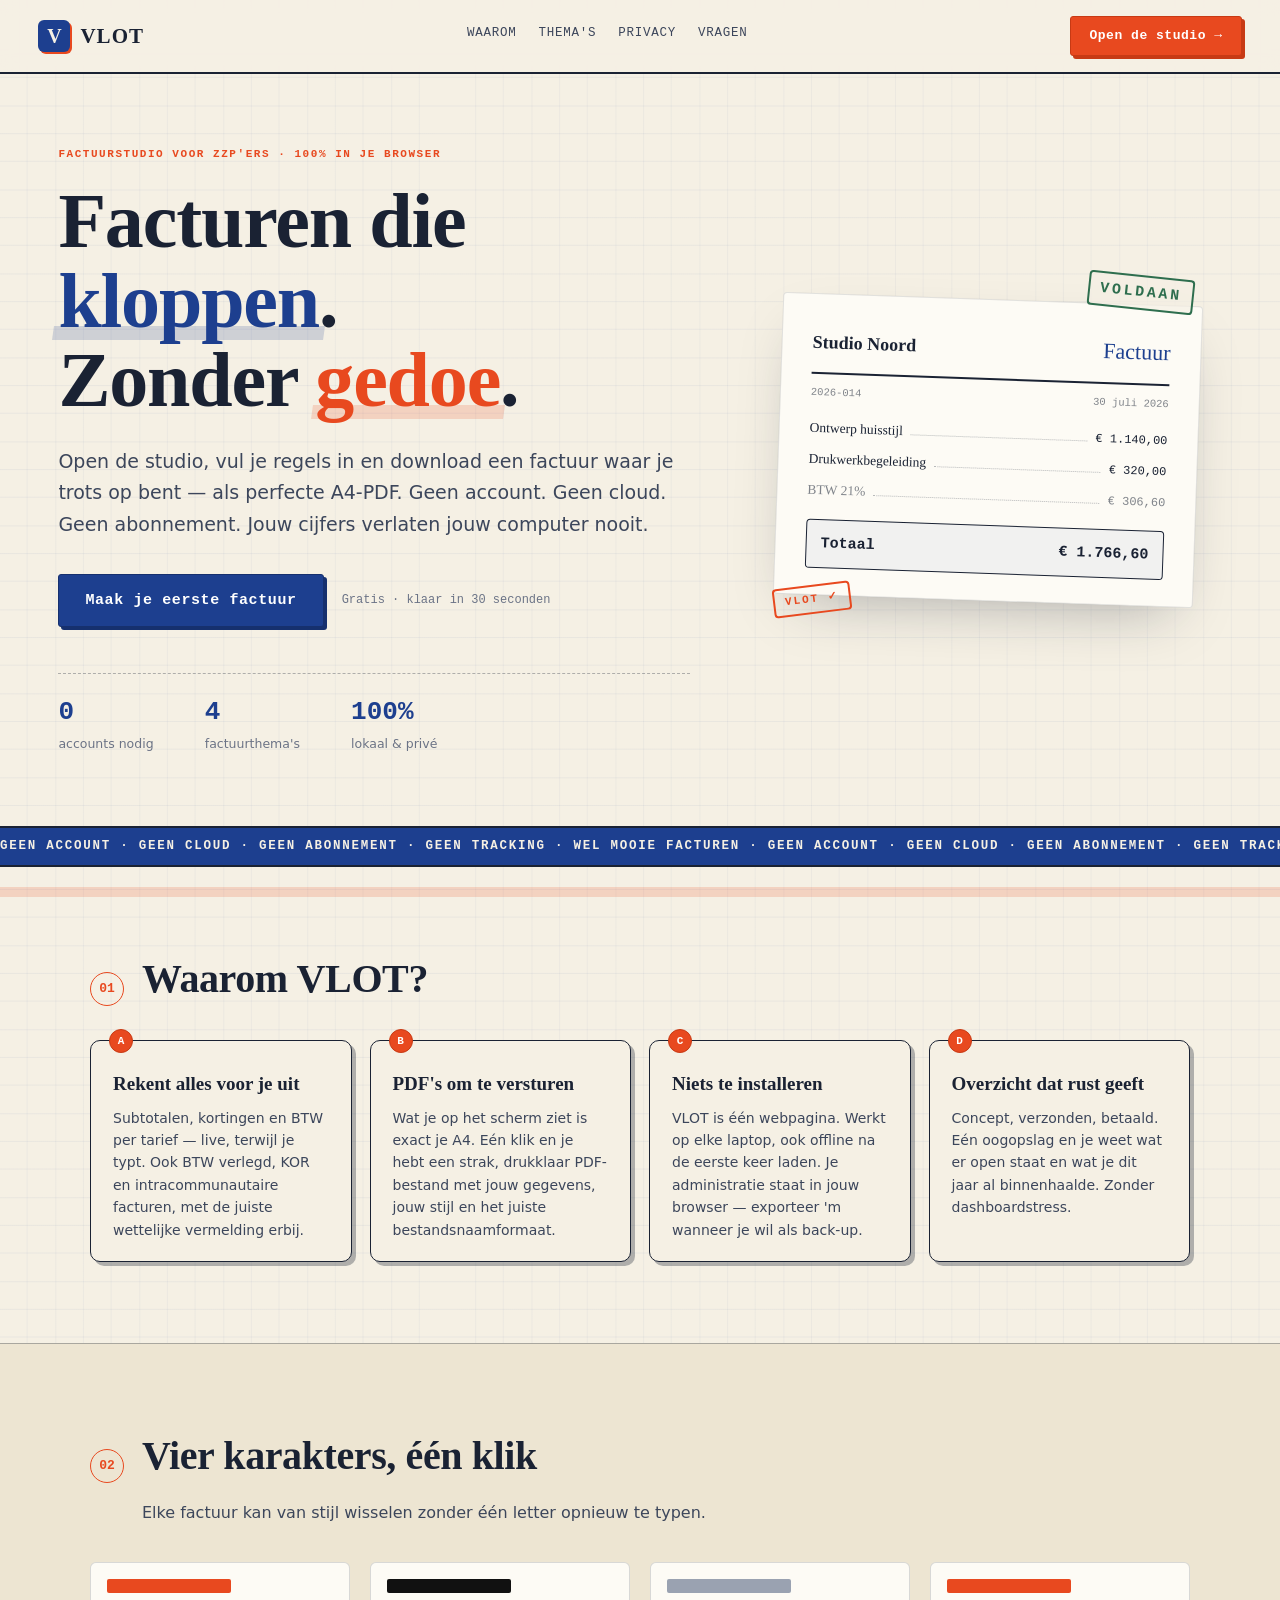
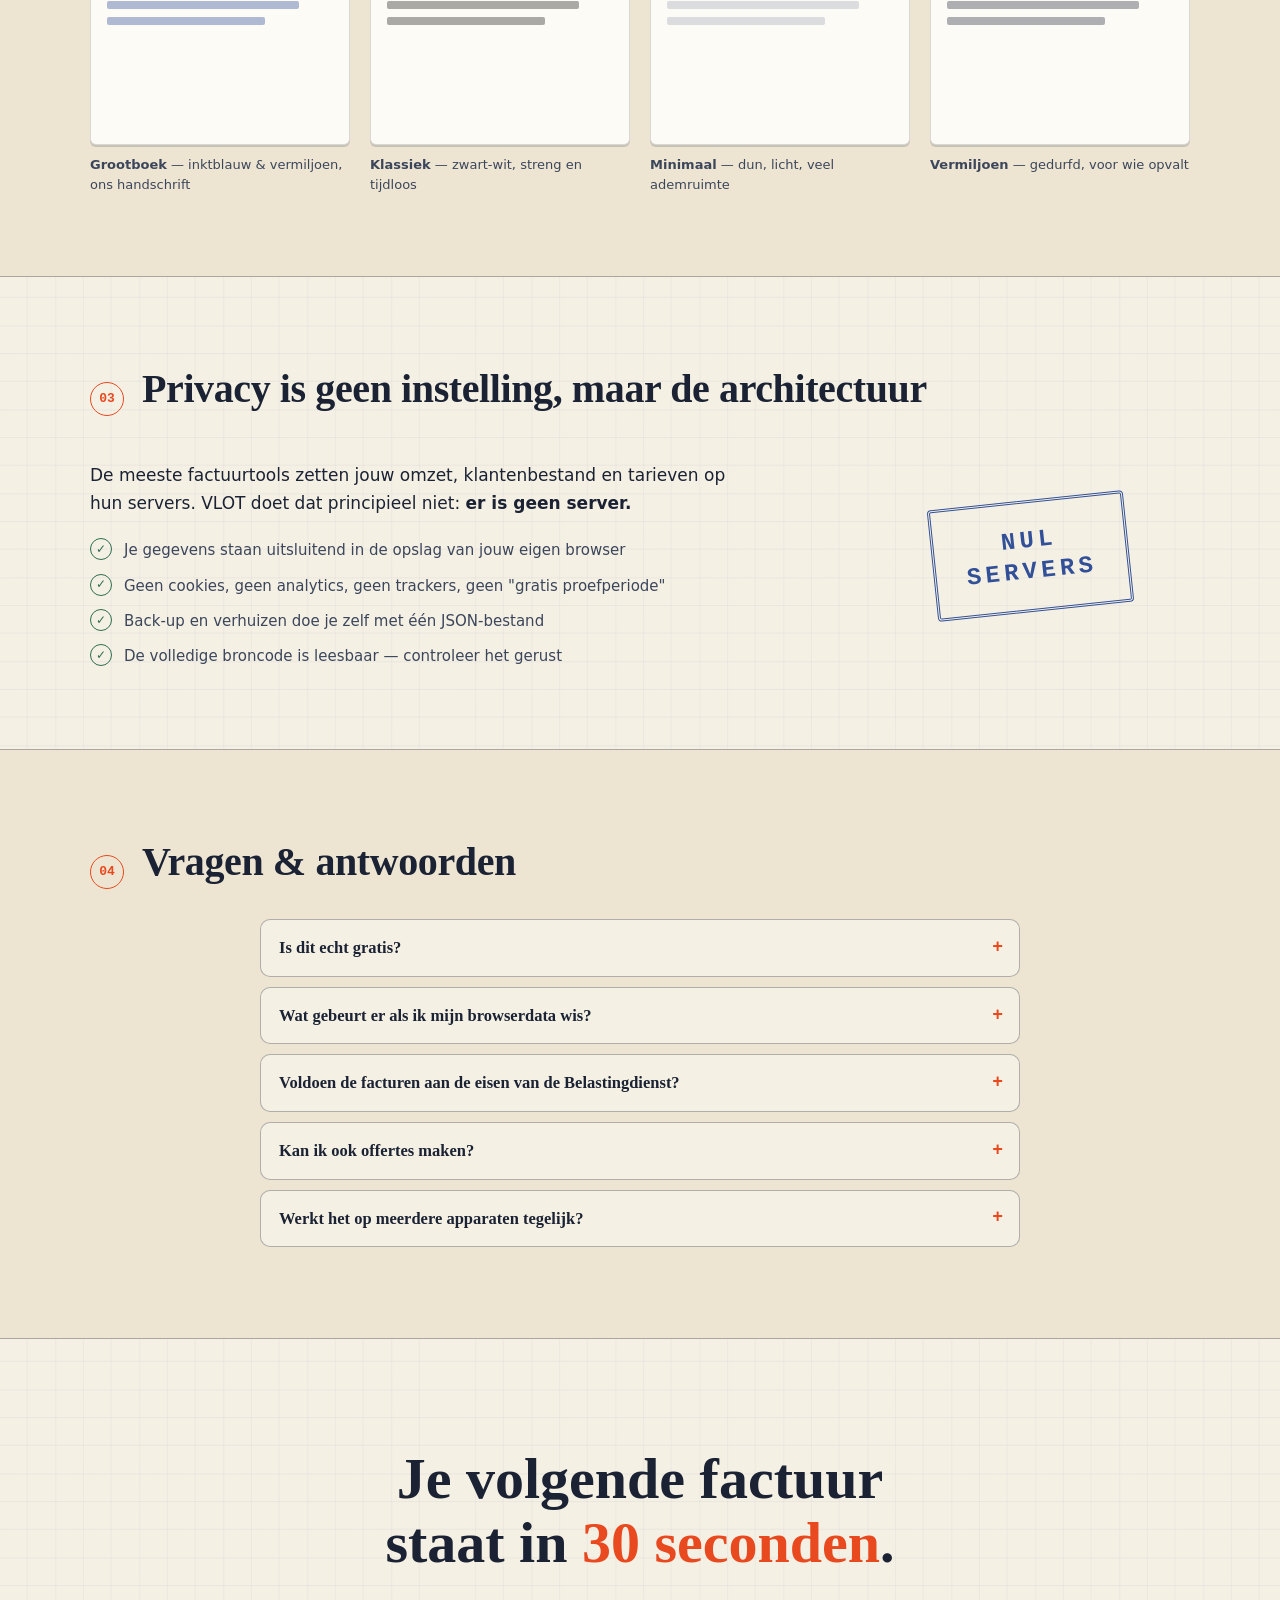
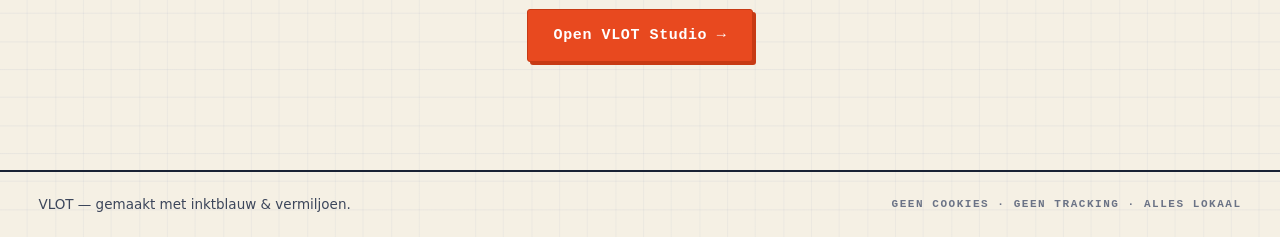
==== index.html @ 6a525642 "Landingspagina in Grootboek×Riso-huisstijl Hero met CSS-getekende mini-factuur en stempels, ticker, " ====
<!doctype html>
<html lang="nl" data-thema="licht">
<head>
  <meta charset="utf-8" />
  <meta name="viewport" content="width=device-width, initial-scale=1" />
  <title>VLOT — Facturen die kloppen, zonder gedoe</title>
  <meta name="description" content="VLOT is een factuurstudio voor zzp'ers die volledig in je browser draait. Geen account, geen cloud, geen abonnement. Wel: prachtige facturen als PDF, in dertig seconden." />
  <link rel="icon" href="data:image/svg+xml,%3Csvg xmlns='http://www.w3.org/2000/svg' viewBox='0 0 32 32'%3E%3Crect width='32' height='32' rx='6' fill='%231d3f8f'/%3E%3Cpath d='M8 8l6 16h4l6-16h-4.5L16 19.5 12.5 8z' fill='%23f5f0e4'/%3E%3C/svg%3E" />
  <link rel="stylesheet" href="css/tokens.css" />
  <link rel="stylesheet" href="css/site.css" />
</head>
<body class="site-body">

  <!-- ══════════ NAV ══════════ -->
  <header class="site-nav">
    <a class="merk" href="index.html">
      <span class="merk-blok" aria-hidden="true">V</span>
      <span class="merk-naam">VLOT</span>
    </a>
    <nav class="site-nav-links" aria-label="Hoofdmenu">
      <a href="#waarom">Waarom</a>
      <a href="#themas">Thema's</a>
      <a href="#privacy">Privacy</a>
      <a href="#vragen">Vragen</a>
    </nav>
    <a class="knop knop-vermiljoen" href="studio.html">Open de studio →</a>
  </header>

  <!-- ══════════ HERO ══════════ -->
  <section class="hero">
    <div class="hero-tekst">
      <p class="hero-boventitel mono-label">Factuurstudio voor zzp'ers · 100% in je browser</p>
      <h1 class="hero-titel">
        Facturen die <em class="riso-blauw">kloppen</em>.<br />
        Zonder <em class="riso-rood">gedoe</em>.
      </h1>
      <p class="hero-sub">
        Open de studio, vul je regels in en download een factuur waar je trots op bent —
        als perfecte A4-PDF. Geen account. Geen cloud. Geen abonnement.
        Jouw cijfers verlaten jouw computer nooit.
      </p>
      <div class="hero-acties">
        <a class="knop knop-blauw knop-groot" href="studio.html">Maak je eerste factuur</a>
        <span class="hero-actie-noot">Gratis · klaar in 30 seconden</span>
      </div>

      <ul class="hero-feiten">
        <li><strong>0</strong><span>accounts nodig</span></li>
        <li><strong>4</strong><span>factuur­thema's</span></li>
        <li><strong>100%</strong><span>lokaal &amp; privé</span></li>
      </ul>
    </div>

    <!-- Gestileerde mini-factuur, puur CSS -->
    <div class="hero-visual" aria-hidden="true">
      <div class="mini-factuur">
        <div class="mf-kop">
          <span class="mf-logo">Studio Noord</span>
          <span class="mf-titel">Factuur</span>
        </div>
        <div class="mf-meta">
          <span>2026-014</span><span>30 juli 2026</span>
        </div>
        <div class="mf-regels">
          <div class="mf-regel"><span>Ontwerp huisstijl</span><i></i><span>€ 1.140,00</span></div>
          <div class="mf-regel"><span>Drukwerkbegeleiding</span><i></i><span>€ 320,00</span></div>
          <div class="mf-regel mf-licht"><span>BTW 21%</span><i></i><span>€ 306,60</span></div>
        </div>
        <div class="mf-totaal"><span>Totaal</span><span>€ 1.766,60</span></div>
      </div>
      <div class="stempel stempel-betaald">Voldaan</div>
      <div class="stempel stempel-vlot">VLOT ✓</div>
    </div>
  </section>

  <!-- ══════════ TICKER ══════════ -->
  <div class="ticker" aria-hidden="true">
    <div class="ticker-band">
      <span>Geen account&nbsp;·&nbsp;Geen cloud&nbsp;·&nbsp;Geen abonnement&nbsp;·&nbsp;Geen tracking&nbsp;·&nbsp;Wel mooie facturen&nbsp;·&nbsp;</span>
      <span>Geen account&nbsp;·&nbsp;Geen cloud&nbsp;·&nbsp;Geen abonnement&nbsp;·&nbsp;Geen tracking&nbsp;·&nbsp;Wel mooie facturen&nbsp;·&nbsp;</span>
    </div>
  </div>

  <!-- ══════════ WAAROM ══════════ -->
  <section class="sectie" id="waarom">
    <div class="sectie-kop">
      <span class="sectie-nr">01</span>
      <h2>Waarom VLOT?</h2>
    </div>

    <div class="kaarten">
      <article class="kaart">
        <span class="kaart-nr">A</span>
        <h3>Rekent alles voor je uit</h3>
        <p>Subtotalen, kortingen en BTW per tarief — live, terwijl je typt. Ook BTW verlegd, KOR en intracommunautaire facturen, met de juiste wettelijke vermelding erbij.</p>
      </article>
      <article class="kaart">
        <span class="kaart-nr">B</span>
        <h3>PDF's om te versturen</h3>
        <p>Wat je op het scherm ziet is exact je A4. Eén klik en je hebt een strak, drukklaar PDF-bestand met jouw gegevens, jouw stijl en het juiste bestandsnaamformaat.</p>
      </article>
      <article class="kaart">
        <span class="kaart-nr">C</span>
        <h3>Niets te installeren</h3>
        <p>VLOT is één webpagina. Werkt op elke laptop, ook offline na de eerste keer laden. Je administratie staat in jouw browser — exporteer 'm wanneer je wil als back-up.</p>
      </article>
      <article class="kaart">
        <span class="kaart-nr">D</span>
        <h3>Overzicht dat rust geeft</h3>
        <p>Concept, verzonden, betaald. Eén oogopslag en je weet wat er open staat en wat je dit jaar al binnenhaalde. Zonder dashboardstress.</p>
      </article>
    </div>
  </section>

  <!-- ══════════ THEMA'S ══════════ -->
  <section class="sectie sectie-donkerder" id="themas">
    <div class="sectie-kop">
      <span class="sectie-nr">02</span>
      <h2>Vier karakters, één klik</h2>
    </div>
    <p class="sectie-intro">Elke factuur kan van stijl wisselen zonder één letter opnieuw te typen.</p>

    <div class="themas">
      <figure class="thema-kaart">
        <div class="thema-mini tm-grootboek"><span></span><span></span><span></span></div>
        <figcaption><strong>Grootboek</strong> — inktblauw &amp; vermiljoen, ons handschrift</figcaption>
      </figure>
      <figure class="thema-kaart">
        <div class="thema-mini tm-klassiek"><span></span><span></span><span></span></div>
        <figcaption><strong>Klassiek</strong> — zwart-wit, streng en tijdloos</figcaption>
      </figure>
      <figure class="thema-kaart">
        <div class="thema-mini tm-minimaal"><span></span><span></span><span></span></div>
        <figcaption><strong>Minimaal</strong> — dun, licht, veel ademruimte</figcaption>
      </figure>
      <figure class="thema-kaart">
        <div class="thema-mini tm-vermiljoen"><span></span><span></span><span></span></div>
        <figcaption><strong>Vermiljoen</strong> — gedurfd, voor wie opvalt</figcaption>
      </figure>
    </div>
  </section>

  <!-- ══════════ PRIVACY ══════════ -->
  <section class="sectie" id="privacy">
    <div class="sectie-kop">
      <span class="sectie-nr">03</span>
      <h2>Privacy is geen instelling, maar de architectuur</h2>
    </div>

    <div class="privacy-grid">
      <div class="privacy-tekst">
        <p>
          De meeste factuurtools zetten jouw omzet, klantenbestand en tarieven op hun servers.
          VLOT doet dat principieel niet: <strong>er is geen server.</strong>
        </p>
        <ul class="vinklijst">
          <li>Je gegevens staan uitsluitend in de opslag van jouw eigen browser</li>
          <li>Geen cookies, geen analytics, geen trackers, geen "gratis proefperiode"</li>
          <li>Back-up en verhuizen doe je zelf met één JSON-bestand</li>
          <li>De volledige broncode is leesbaar — controleer het gerust</li>
        </ul>
      </div>
      <div class="privacy-stempelvak" aria-hidden="true">
        <div class="stempel stempel-groot">Nul<br>servers</div>
      </div>
    </div>
  </section>

  <!-- ══════════ VRAGEN ══════════ -->
  <section class="sectie sectie-donkerder" id="vragen">
    <div class="sectie-kop">
      <span class="sectie-nr">04</span>
      <h2>Vragen &amp; antwoorden</h2>
    </div>

    <div class="faq">
      <details>
        <summary>Is dit echt gratis?</summary>
        <p>Ja. VLOT is een statische webpagina zonder servers, dus er zijn vrijwel geen kosten om te dekken. Vind je het waardevol? Deel het met een andere zzp'er.</p>
      </details>
      <details>
        <summary>Wat gebeurt er als ik mijn browserdata wis?</summary>
        <p>Dan is je administratie weg — die stond immers alléén bij jou. Maak daarom regelmatig een back-up via de exportknop; terugzetten is één klik.</p>
      </details>
      <details>
        <summary>Voldoen de facturen aan de eisen van de Belastingdienst?</summary>
        <p>VLOT zet alle verplichte onderdelen op je factuur: jouw KVK- en BTW-nummers, factuurnummer en -datum, klantgegevens, omschrijving, BTW-bedragen per tarief en de juiste vermelding bij verlegde of vrijgestelde BTW. De inhoud blijft uiteraard jouw verantwoordelijkheid.</p>
      </details>
      <details>
        <summary>Kan ik ook offertes maken?</summary>
        <p>Ja — schakel per document tussen factuur en offerte. Een offerte krijgt automatisch een geldigheidsdatum in plaats van een betaaltermijn.</p>
      </details>
      <details>
        <summary>Werkt het op meerdere apparaten tegelijk?</summary>
        <p>Je administratie staat per browser opgeslagen. Wil je wisselen van apparaat, exporteer dan je gegevens en importeer ze op het andere apparaat. Zo blijf jij — en niemand anders — eigenaar van de synchronisatie.</p>
      </details>
    </div>
  </section>

  <!-- ══════════ SLOT ══════════ -->
  <section class="slot">
    <h2 class="slot-titel">Je volgende factuur<br />staat in <em class="riso-rood">30 seconden</em>.</h2>
    <a class="knop knop-vermiljoen knop-groot" href="studio.html">Open VLOT Studio →</a>
  </section>

  <footer class="site-voet">
    <span>VLOT — gemaakt met inkt­blauw &amp; vermiljoen.</span>
    <span class="mono-label">Geen cookies · geen tracking · alles lokaal</span>
  </footer>

</body>
</html>
---- css/tokens.css ----
/* ============================================================
   VLOT — Ontwerptokens
   Stijl: "Hollands Grootboek × Risograph"
   Warm papier, inktblauw, vermiljoen. Ledger-cijfers in mono.
   ============================================================ */

:root {
  /* Papier & inkt (licht) */
  --paper: #f5f0e4;
  --paper-2: #ede5d2;
  --paper-3: #e4dac2;
  --ink: #1a2233;
  --ink-soft: #3c465b;
  --ink-faint: #6b7386;

  /* Riso-inkten */
  --blauw: #1d3f8f;
  --blauw-diep: #16306e;
  --vermiljoen: #e8491f;
  --vermiljoen-diep: #c73a14;
  --groen: #2e6e4e;
  --goud: #b98a1e;

  /* Lijnen & vlakken */
  --lijn: rgba(26, 34, 51, 0.16);
  --lijn-sterk: rgba(26, 34, 51, 0.32);
  --vlak: rgba(26, 34, 51, 0.045);
  --schaduw: 0 2px 0 rgba(26, 34, 51, 0.18);
  --schaduw-groot: 0 24px 60px -24px rgba(26, 34, 51, 0.35);

  /* Typografie */
  --serif: "Iowan Old Style", "Palatino Linotype", Palatino, Georgia, "Times New Roman", serif;
  --mono: ui-monospace, "SF Mono", "Cascadia Mono", "JetBrains Mono", Menlo, Consolas, monospace;
  --sans: system-ui, -apple-system, "Segoe UI", Roboto, sans-serif;

  /* Maat & ritme */
  --radius: 3px;
  --radius-groot: 10px;
  --gutter: clamp(16px, 3vw, 40px);

  /* Grid-papier achtergrond */
  --raster: repeating-linear-gradient(
      0deg,
      transparent,
      transparent 27px,
      rgba(29, 63, 143, 0.055) 27px,
      rgba(29, 63, 143, 0.055) 28px
    ),
    repeating-linear-gradient(
      90deg,
      transparent,
      transparent 27px,
      rgba(29, 63, 143, 0.045) 27px,
      rgba(29, 63, 143, 0.045) 28px
    );

  color-scheme: light;
}

/* Donkere modus — "nachtboekhouding" */
:root[data-thema="donker"] {
  --paper: #101420;
  --paper-2: #161b2a;
  --paper-3: #1d2436;
  --ink: #ece4d0;
  --ink-soft: #bdb49c;
  --ink-faint: #857e6d;

  --blauw: #8aa8ff;
  --blauw-diep: #a7bdff;
  --vermiljoen: #ff6b3d;
  --vermiljoen-diep: #ff8560;
  --groen: #5cb98a;
  --goud: #d9a83a;

  --lijn: rgba(236, 228, 208, 0.14);
  --lijn-sterk: rgba(236, 228, 208, 0.3);
  --vlak: rgba(236, 228, 208, 0.05);
  --schaduw: 0 2px 0 rgba(0, 0, 0, 0.5);
  --schaduw-groot: 0 24px 60px -24px rgba(0, 0, 0, 0.7);

  --raster: repeating-linear-gradient(
      0deg,
      transparent,
      transparent 27px,
      rgba(138, 168, 255, 0.05) 27px,
      rgba(138, 168, 255, 0.05) 28px
    ),
    repeating-linear-gradient(
      90deg,
      transparent,
      transparent 27px,
      rgba(138, 168, 255, 0.04) 27px,
      rgba(138, 168, 255, 0.04) 28px
    );

  color-scheme: dark;
}

/* Basisreset */
*,
*::before,
*::after {
  box-sizing: border-box;
}

html {
  -webkit-text-size-adjust: 100%;
}

body {
  margin: 0;
  background: var(--paper);
  background-image: var(--raster);
  color: var(--ink);
  font-family: var(--sans);
  font-size: 16px;
  line-height: 1.55;
  -webkit-font-smoothing: antialiased;
}

img,
svg {
  display: block;
  max-width: 100%;
}

button,
input,
select,
textarea {
  font: inherit;
  color: inherit;
}

/* Gedeelde micro-componenten */
.mono-label {
  font-family: var(--mono);
  font-size: 11px;
  font-weight: 600;
  letter-spacing: 0.14em;
  text-transform: uppercase;
  color: var(--ink-faint);
}

.stempel {
  display: inline-block;
  padding: 4px 10px;
  border: 2px solid currentColor;
  border-radius: 4px;
  font-family: var(--mono);
  font-size: 11px;
  font-weight: 700;
  letter-spacing: 0.18em;
  text-transform: uppercase;
  transform: rotate(-2deg);
}

::selection {
  background: var(--vermiljoen);
  color: #fff;
}
---- css/site.css ----
/* ============================================================
   VLOT — site.css
   De landingspagina: Hollands Grootboek × Risograph.
   ============================================================ */

.site-body {
  overflow-x: hidden;
}

/* ── Nav ── */
.site-nav {
  display: flex;
  align-items: center;
  justify-content: space-between;
  gap: 18px;
  padding: 16px var(--gutter);
  border-bottom: 2px solid var(--ink);
  position: sticky;
  top: 0;
  background: color-mix(in srgb, var(--paper) 88%, transparent);
  backdrop-filter: blur(8px);
  z-index: 50;
}

.merk { display: flex; align-items: center; gap: 10px; text-decoration: none; color: var(--ink); }

.merk-blok {
  display: grid;
  place-items: center;
  width: 32px;
  height: 32px;
  background: var(--blauw);
  color: var(--paper);
  font-family: var(--serif);
  font-weight: 700;
  font-size: 20px;
  border-radius: 6px;
  box-shadow: 2px 2px 0 var(--vermiljoen);
}

.merk-naam { font-family: var(--serif); font-size: 21px; font-weight: 700; letter-spacing: 0.05em; }

.site-nav-links { display: flex; gap: 22px; }

.site-nav-links a {
  color: var(--ink-soft);
  text-decoration: none;
  font-family: var(--mono);
  font-size: 12.5px;
  letter-spacing: 0.06em;
  text-transform: uppercase;
  border-bottom: 2px solid transparent;
  padding-bottom: 2px;
}

.site-nav-links a:hover { color: var(--vermiljoen); border-bottom-color: var(--vermiljoen); }

/* ── Knoppen (gedeeld met studio, hier herhaald voor zelfstandigheid) ── */
.knop {
  display: inline-flex;
  align-items: center;
  gap: 8px;
  padding: 9px 18px;
  border: 1.5px solid var(--ink);
  border-radius: var(--radius);
  background: var(--paper);
  color: var(--ink);
  font-family: var(--mono);
  font-size: 13px;
  font-weight: 700;
  letter-spacing: 0.04em;
  text-decoration: none;
  cursor: pointer;
  box-shadow: 3px 3px 0 var(--lijn-sterk);
  transition: transform 0.08s ease, box-shadow 0.08s ease;
  white-space: nowrap;
}

.knop:hover { transform: translate(-1px, -1px); box-shadow: 4px 4px 0 var(--lijn-sterk); }
.knop:active { transform: translate(2px, 2px); box-shadow: 0 0 0 var(--lijn-sterk); }

.knop-blauw { background: var(--blauw); border-color: var(--blauw-diep); color: #fff; box-shadow: 3px 3px 0 var(--blauw-diep); }
.knop-vermiljoen { background: var(--vermiljoen); border-color: var(--vermiljoen-diep); color: #fff; box-shadow: 3px 3px 0 var(--vermiljoen-diep); }
.knop-groot { padding: 14px 26px; font-size: 15px; }

/* ── Hero ── */
.hero {
  display: grid;
  grid-template-columns: minmax(0, 1.15fr) minmax(0, 0.85fr);
  gap: clamp(24px, 5vw, 80px);
  align-items: center;
  padding: clamp(48px, 8vh, 100px) var(--gutter);
  max-width: 1240px;
  margin: 0 auto;
}

.hero-boventitel { margin: 0 0 18px; color: var(--vermiljoen); }

.hero-titel {
  margin: 0;
  font-family: var(--serif);
  font-size: clamp(42px, 6.5vw, 78px);
  line-height: 1.02;
  font-weight: 700;
  letter-spacing: -0.015em;
}

.hero-titel em { font-style: normal; position: relative; }

.riso-blauw { color: var(--blauw); }
.riso-rood { color: var(--vermiljoen); }

.riso-blauw::after,
.riso-rood::after {
  content: "";
  position: absolute;
  left: -2%;
  right: -2%;
  bottom: 0.05em;
  height: 0.18em;
  background: currentColor;
  opacity: 0.18;
  transform: skewX(-8deg);
  z-index: -1;
}

.hero-sub {
  margin: 26px 0 0;
  font-size: clamp(16px, 1.6vw, 19px);
  line-height: 1.65;
  max-width: 54ch;
  color: var(--ink-soft);
}

.hero-acties { display: flex; align-items: center; gap: 18px; margin-top: 34px; flex-wrap: wrap; }

.hero-actie-noot { font-family: var(--mono); font-size: 12px; color: var(--ink-faint); }

.hero-feiten {
  list-style: none;
  display: flex;
  gap: clamp(24px, 4vw, 56px);
  margin: 46px 0 0;
  padding: 18px 0 0;
  border-top: 1.5px dashed var(--lijn-sterk);
}

.hero-feiten li { display: flex; flex-direction: column; gap: 2px; }

.hero-feiten strong {
  font-family: var(--mono);
  font-size: 26px;
  font-weight: 700;
  color: var(--blauw);
}

.hero-feiten span { font-size: 12.5px; color: var(--ink-faint); }

/* ── Hero-visual: mini-factuur ── */
.hero-visual { position: relative; padding: 20px; }

.mini-factuur {
  background: #fdfbf5;
  color: #1a2233;
  border-radius: 4px;
  padding: 30px 30px 26px;
  box-shadow: var(--schaduw-groot);
  transform: rotate(2deg);
  border: 1px solid rgba(26, 34, 51, 0.12);
  max-width: 420px;
  margin: 0 auto;
  font-family: var(--serif);
}

.mf-kop {
  display: flex;
  justify-content: space-between;
  align-items: baseline;
  border-bottom: 2px solid #1a2233;
  padding-bottom: 14px;
}

.mf-logo { font-weight: 700; font-size: 18px; }
.mf-titel { color: #1d3f8f; font-size: 22px; }

.mf-meta {
  display: flex;
  justify-content: space-between;
  font-family: var(--mono);
  font-size: 10.5px;
  color: rgba(26, 34, 51, 0.55);
  padding: 10px 0 18px;
}

.mf-regels { display: flex; flex-direction: column; gap: 10px; }

.mf-regel {
  display: flex;
  align-items: baseline;
  gap: 8px;
  font-size: 13.5px;
}

.mf-regel i { flex: 1; border-bottom: 1.5px dotted rgba(26, 34, 51, 0.3); }
.mf-regel span:last-child { font-family: var(--mono); font-size: 12px; }
.mf-licht { color: rgba(26, 34, 51, 0.55); }

.mf-totaal {
  display: flex;
  justify-content: space-between;
  margin-top: 18px;
  padding: 12px 14px;
  border: 1.5px solid #1a2233;
  border-radius: 4px;
  background: rgba(29, 63, 143, 0.05);
  font-family: var(--mono);
  font-weight: 700;
  font-size: 15px;
}

.hero-visual .stempel { position: absolute; }

.stempel-betaald {
  color: var(--groen);
  right: 6%;
  top: -4px;
  font-size: 15px;
  transform: rotate(6deg);
  background: color-mix(in srgb, var(--paper) 70%, transparent);
}

.stempel-vlot {
  color: var(--vermiljoen);
  left: 4%;
  bottom: 2%;
  transform: rotate(-7deg);
}

/* ── Ticker ── */
.ticker {
  border-top: 2px solid var(--ink);
  border-bottom: 2px solid var(--ink);
  background: var(--blauw);
  color: var(--paper);
  overflow: hidden;
  padding: 9px 0;
}

:root[data-thema="donker"] .ticker { color: #101420; }

.ticker-band {
  display: flex;
  width: max-content;
  animation: ticker 26s linear infinite;
  font-family: var(--mono);
  font-size: 12.5px;
  font-weight: 600;
  letter-spacing: 0.14em;
  text-transform: uppercase;
}

@keyframes ticker {
  to { transform: translateX(-50%); }
}

/* ── Secties ── */
.sectie {
  padding: clamp(56px, 9vh, 110px) var(--gutter);
}

.sectie-donkerder { background: var(--paper-2); border-top: 1.5px solid var(--lijn-sterk); border-bottom: 1.5px solid var(--lijn-sterk); }

.sectie-kop {
  display: flex;
  align-items: baseline;
  gap: 18px;
  max-width: 1100px;
  margin: 0 auto 14px;
}

.sectie-nr {
  font-family: var(--mono);
  font-size: 13px;
  font-weight: 700;
  color: var(--vermiljoen);
  border: 1.5px solid currentColor;
  border-radius: 50%;
  width: 34px;
  height: 34px;
  display: grid;
  place-items: center;
  flex-shrink: 0;
}

.sectie-kop h2 {
  margin: 0;
  font-family: var(--serif);
  font-size: clamp(26px, 3.4vw, 40px);
  font-weight: 700;
  letter-spacing: -0.01em;
}

.sectie-intro {
  max-width: 1100px;
  margin: 0 auto 36px;
  padding-left: 52px;
  color: var(--ink-soft);
}

/* ── Kaarten ── */
.kaarten {
  display: grid;
  grid-template-columns: repeat(auto-fit, minmax(240px, 1fr));
  gap: 18px;
  max-width: 1100px;
  margin: 30px auto 0;
}

.kaart {
  position: relative;
  border: 1.5px solid var(--ink);
  border-radius: var(--radius-groot);
  background: var(--paper);
  padding: 24px 22px 20px;
  box-shadow: 4px 4px 0 var(--lijn-sterk);
  transition: transform 0.12s ease, box-shadow 0.12s ease;
}

.kaart:hover { transform: translate(-2px, -2px); box-shadow: 6px 6px 0 var(--lijn-sterk); }

.kaart-nr {
  position: absolute;
  top: -12px;
  left: 18px;
  background: var(--vermiljoen);
  color: #fff;
  font-family: var(--mono);
  font-size: 11px;
  font-weight: 700;
  width: 24px;
  height: 24px;
  display: grid;
  place-items: center;
  border-radius: 50%;
  border: 1.5px solid var(--vermiljoen-diep);
}

:root[data-thema="donker"] .kaart-nr { color: #101420; }

.kaart h3 { margin: 4px 0 8px; font-family: var(--serif); font-size: 19px; }
.kaart p { margin: 0; font-size: 14px; line-height: 1.6; color: var(--ink-soft); }

/* ── Thema-showcase ── */
.themas {
  display: grid;
  grid-template-columns: repeat(auto-fit, minmax(200px, 1fr));
  gap: 20px;
  max-width: 1100px;
  margin: 0 auto;
}

.thema-kaart { margin: 0; }

.thema-mini {
  aspect-ratio: 210 / 148;
  border-radius: 6px;
  padding: 16px;
  display: flex;
  flex-direction: column;
  gap: 8px;
  box-shadow: var(--schaduw);
  border: 1px solid var(--lijn);
  background: #fdfbf5;
  transition: transform 0.15s ease;
}

.thema-kaart:hover .thema-mini { transform: rotate(-1.5deg) scale(1.03); }

.thema-mini span { display: block; border-radius: 2px; }
.thema-mini span:nth-child(1) { height: 14px; width: 55%; }
.thema-mini span:nth-child(2) { height: 8px; width: 85%; opacity: 0.35; }
.thema-mini span:nth-child(3) { height: 8px; width: 70%; opacity: 0.35; }

.tm-grootboek span { background: #1d3f8f; }
.tm-grootboek span:nth-child(1) { background: #e8491f; }
.tm-klassiek span { background: #111; }
.tm-minimaal span { background: #9aa2b1; }
.tm-vermiljoen span { background: #e8491f; }
.tm-vermiljoen span:nth-child(2), .tm-vermiljoen span:nth-child(3) { background: #1a2233; }

.thema-kaart figcaption { margin-top: 10px; font-size: 13px; color: var(--ink-soft); }

/* ── Privacy ── */
.privacy-grid {
  display: grid;
  grid-template-columns: minmax(0, 1.4fr) minmax(0, 0.6fr);
  gap: 40px;
  align-items: center;
  max-width: 1100px;
  margin: 24px auto 0;
}

.privacy-tekst p { font-size: 17px; line-height: 1.65; max-width: 60ch; }

.vinklijst { list-style: none; padding: 0; margin: 22px 0 0; display: flex; flex-direction: column; gap: 12px; }

.vinklijst li {
  padding-left: 34px;
  position: relative;
  font-size: 15px;
  color: var(--ink-soft);
}

.vinklijst li::before {
  content: "✓";
  position: absolute;
  left: 0;
  top: -1px;
  width: 22px;
  height: 22px;
  display: grid;
  place-items: center;
  border: 1.5px solid var(--groen);
  border-radius: 50%;
  color: var(--groen);
  font-size: 12px;
  font-weight: 700;
}

.privacy-stempelvak { display: grid; place-items: center; }

.stempel-groot {
  font-size: 24px;
  padding: 22px 30px;
  color: var(--blauw);
  border-width: 3px;
  border-style: double;
  line-height: 1.3;
  text-align: center;
  transform: rotate(-6deg);
  opacity: 0.9;
}

/* ── FAQ ── */
.faq { max-width: 760px; margin: 26px auto 0; }

.faq details {
  border: 1.5px solid var(--lijn-sterk);
  border-radius: var(--radius-groot);
  background: var(--paper);
  margin-bottom: 10px;
  overflow: hidden;
}

.faq details[open] { border-color: var(--ink); box-shadow: 3px 3px 0 var(--lijn-sterk); }

.faq summary {
  cursor: pointer;
  padding: 15px 18px;
  font-family: var(--serif);
  font-size: 16.5px;
  font-weight: 700;
  list-style: none;
  position: relative;
  padding-right: 44px;
}

.faq summary::-webkit-details-marker { display: none; }

.faq summary::after {
  content: "+";
  position: absolute;
  right: 16px;
  top: 50%;
  transform: translateY(-50%);
  font-family: var(--mono);
  font-size: 18px;
  color: var(--vermiljoen);
}

.faq details[open] summary::after { content: "−"; }

.faq details p {
  margin: 0;
  padding: 0 18px 16px;
  font-size: 14.5px;
  line-height: 1.65;
  color: var(--ink-soft);
  max-width: 65ch;
}

/* ── Slot ── */
.slot {
  text-align: center;
  padding: clamp(70px, 12vh, 140px) var(--gutter);
}

.slot-titel {
  margin: 0 0 34px;
  font-family: var(--serif);
  font-size: clamp(32px, 5vw, 58px);
  line-height: 1.1;
  font-weight: 700;
}

.slot-titel em { font-style: normal; }

/* ── Voet ── */
.site-voet {
  display: flex;
  align-items: center;
  justify-content: space-between;
  gap: 16px;
  flex-wrap: wrap;
  padding: 22px var(--gutter);
  border-top: 2px solid var(--ink);
  font-size: 13.5px;
  color: var(--ink-soft);
}

/* ── Responsief ── */
@media (max-width: 900px) {
  .hero { grid-template-columns: 1fr; }
  .hero-visual { max-width: 440px; margin: 0 auto; }
  .privacy-grid { grid-template-columns: 1fr; }
  .site-nav-links { display: none; }
}

@media (prefers-reduced-motion: reduce) {
  .ticker-band { animation: none; }
  * { transition: none !important; }
}
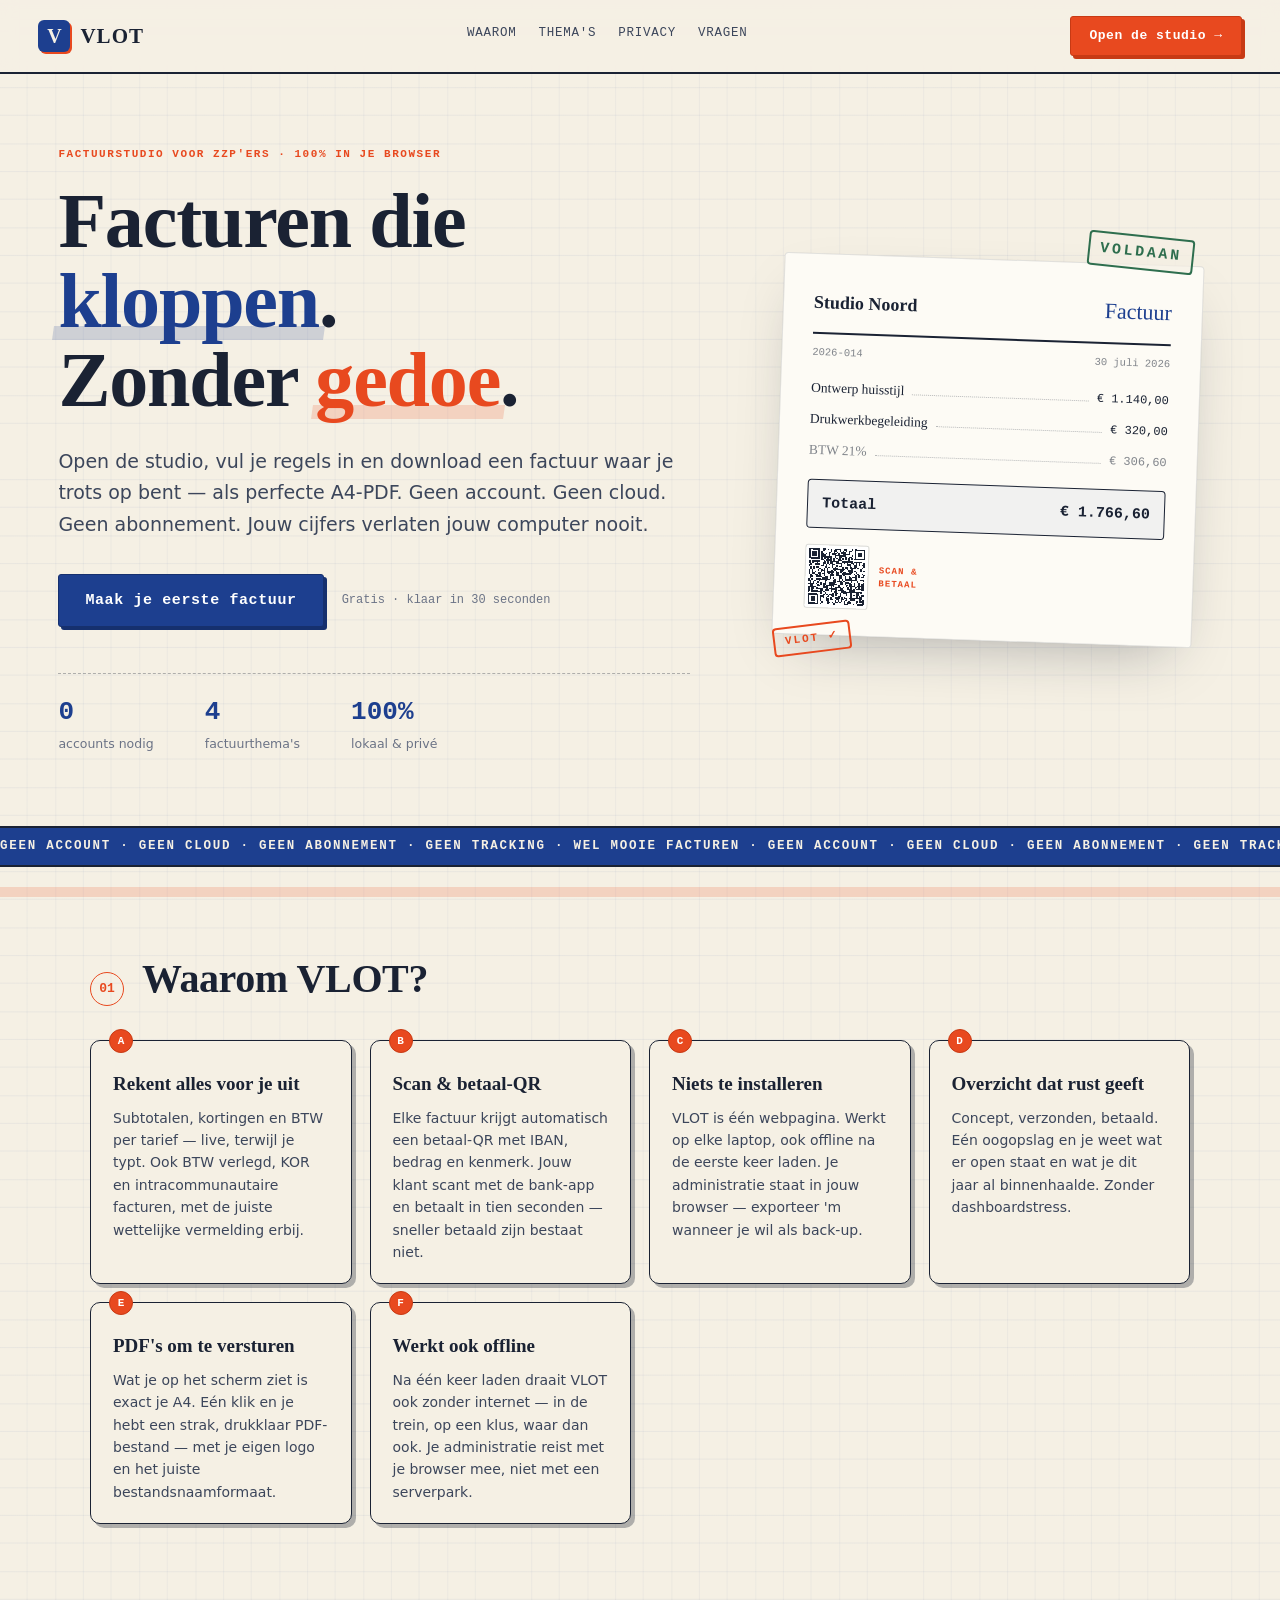
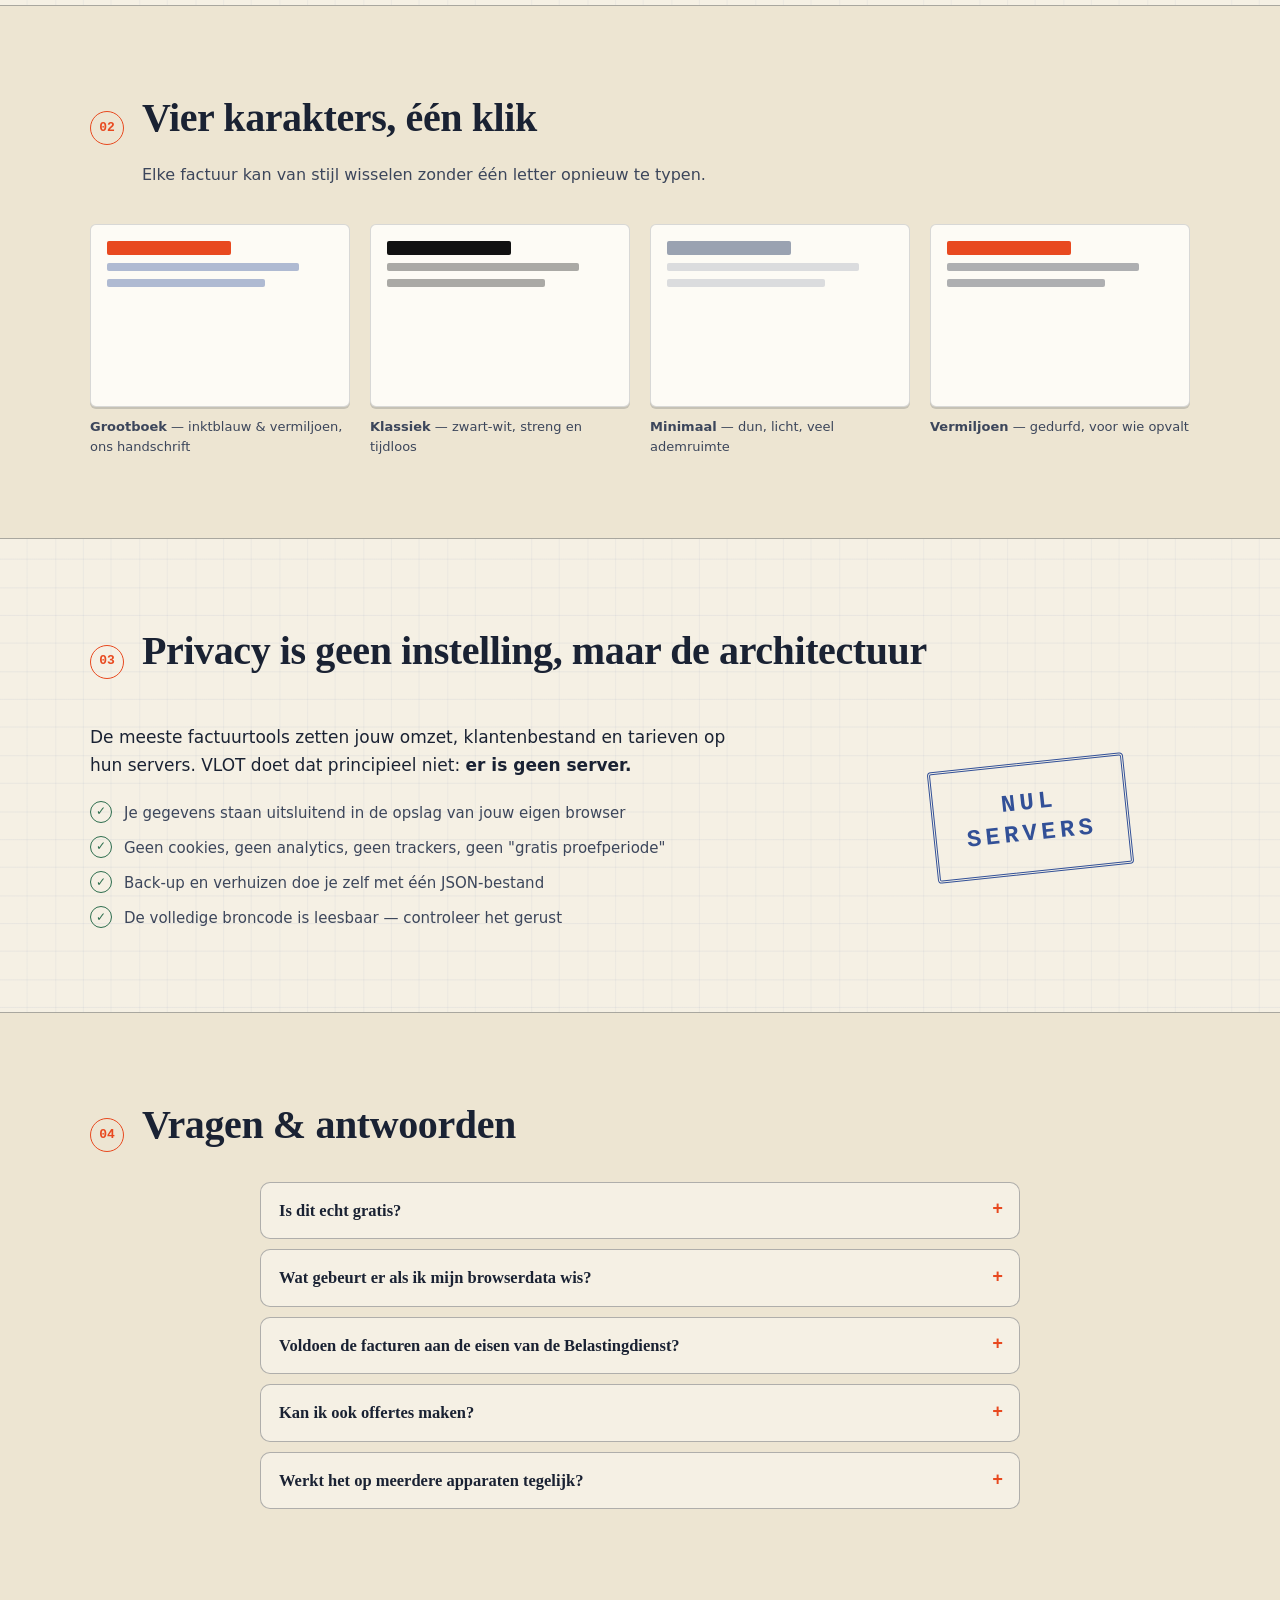
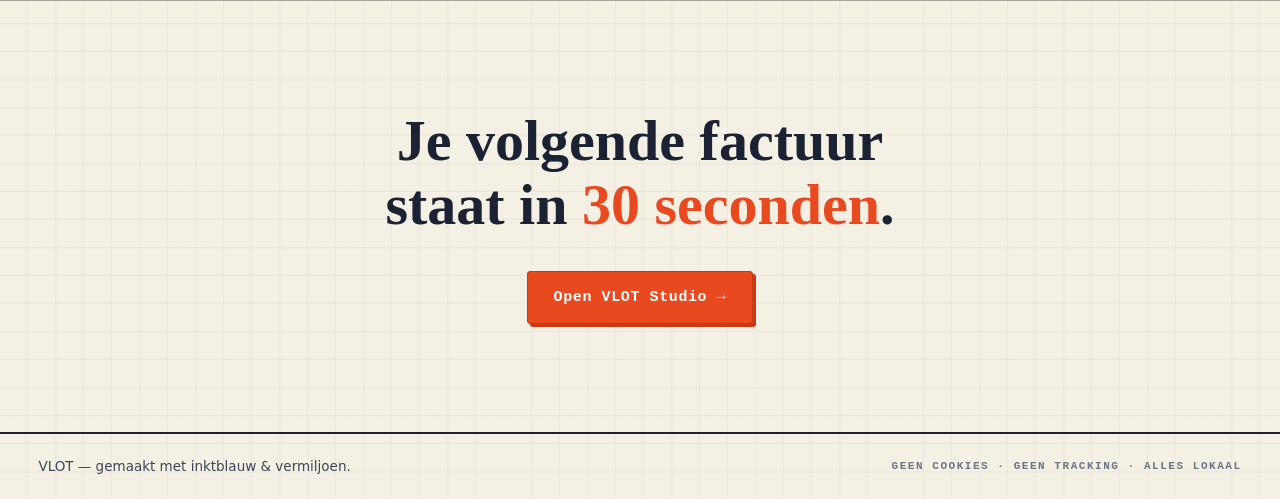
==== commit bee41c5a: "Landingspagina en README bijgewerkt met Scan & betaal en offline-features Zes featurekaarten, echte " ====
--- a/index.html
+++ b/index.html
@@ -67,6 +67,10 @@
           <div class="mf-regel mf-licht"><span>BTW 21%</span><i></i><span>€ 306,60</span></div>
         </div>
         <div class="mf-totaal"><span>Totaal</span><span>€ 1.766,60</span></div>
+        <div class="mf-qr">
+          <span id="hero-qr"></span>
+          <span class="mf-qr-tekst">Scan &amp;<br />betaal</span>
+        </div>
       </div>
       <div class="stempel stempel-betaald">Voldaan</div>
       <div class="stempel stempel-vlot">VLOT ✓</div>
@@ -96,8 +100,8 @@
       </article>
       <article class="kaart">
         <span class="kaart-nr">B</span>
-        <h3>PDF's om te versturen</h3>
-        <p>Wat je op het scherm ziet is exact je A4. Eén klik en je hebt een strak, drukklaar PDF-bestand met jouw gegevens, jouw stijl en het juiste bestandsnaamformaat.</p>
+        <h3>Scan &amp; betaal-QR</h3>
+        <p>Elke factuur krijgt automatisch een betaal-QR met IBAN, bedrag en kenmerk. Jouw klant scant met de bank-app en betaalt in tien seconden — sneller betaald zijn bestaat niet.</p>
       </article>
       <article class="kaart">
         <span class="kaart-nr">C</span>
@@ -108,6 +112,16 @@
         <span class="kaart-nr">D</span>
         <h3>Overzicht dat rust geeft</h3>
         <p>Concept, verzonden, betaald. Eén oogopslag en je weet wat er open staat en wat je dit jaar al binnenhaalde. Zonder dashboardstress.</p>
+      </article>
+      <article class="kaart">
+        <span class="kaart-nr">E</span>
+        <h3>PDF's om te versturen</h3>
+        <p>Wat je op het scherm ziet is exact je A4. Eén klik en je hebt een strak, drukklaar PDF-bestand — met je eigen logo en het juiste bestandsnaamformaat.</p>
+      </article>
+      <article class="kaart">
+        <span class="kaart-nr">F</span>
+        <h3>Werkt ook offline</h3>
+        <p>Na één keer laden draait VLOT ook zonder internet — in de trein, op een klus, waar dan ook. Je administratie reist met je browser mee, niet met een serverpark.</p>
       </article>
     </div>
   </section>
@@ -208,5 +222,14 @@
     <span class="mono-label">Geen cookies · geen tracking · alles lokaal</span>
   </footer>
 
+  <script src="js/qr.js"></script>
+  <script>
+    if ("serviceWorker" in navigator) {
+      navigator.serviceWorker.register("sw.js").catch(() => {});
+    }
+    /* Een echt scanbare QR in de hero — met een knipoog */
+    document.getElementById("hero-qr").innerHTML =
+      QR.qrSVG("VLOT — facturen die kloppen, zonder gedoe. Probeer het zelf: open de studio.", 64);
+  </script>
 </body>
 </html>
--- a/css/site.css
+++ b/css/site.css
@@ -218,6 +218,25 @@
   font-size: 15px;
 }
 
+.mf-qr {
+  display: flex;
+  align-items: center;
+  gap: 10px;
+  margin-top: 16px;
+}
+
+.mf-qr svg { border: 1px solid rgba(26, 34, 51, 0.15); border-radius: 3px; }
+
+.mf-qr-tekst {
+  font-family: var(--mono);
+  font-size: 9px;
+  font-weight: 700;
+  letter-spacing: 0.12em;
+  text-transform: uppercase;
+  color: #e8491f;
+  line-height: 1.5;
+}
+
 .hero-visual .stempel { position: absolute; }
 
 .stempel-betaald {
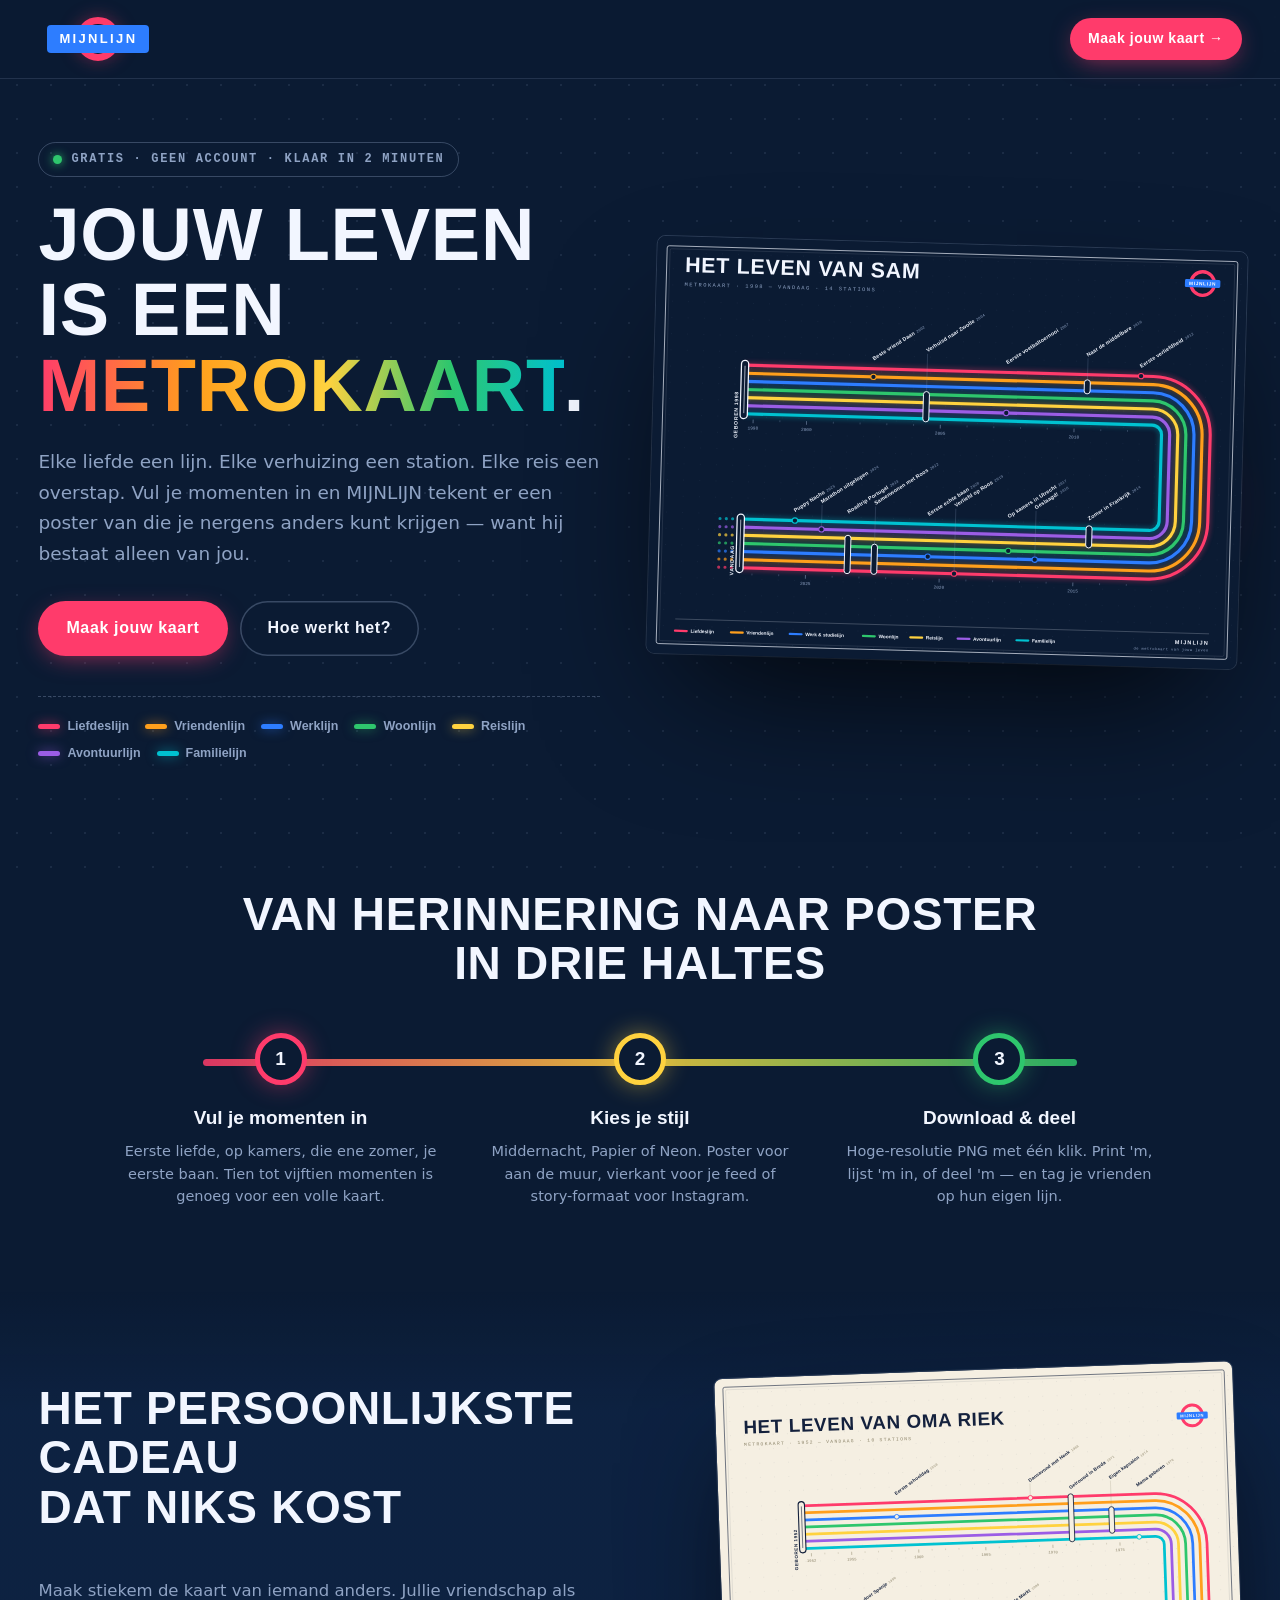
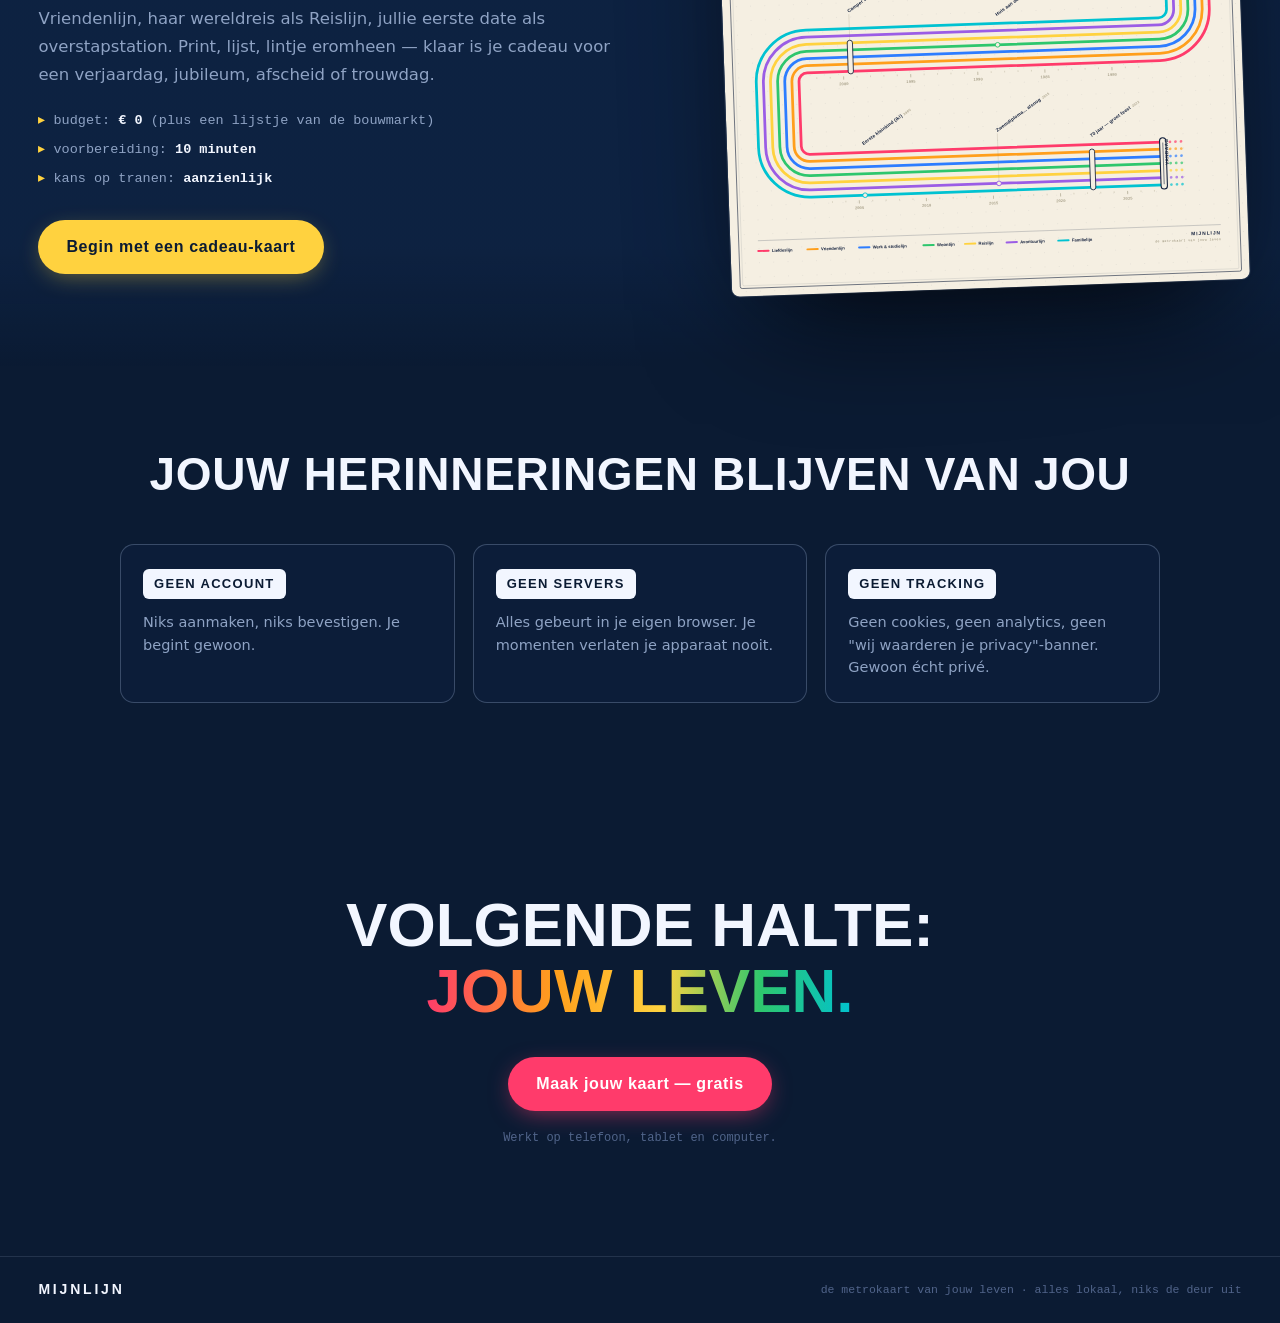
==== commit 1322f8bf: "Landingspagina met levende demo-posters Hero met live gerenderde metrokaart, drie-haltes-uitleg, cad" ====
--- a/index.html
+++ b/index.html
@@ -1,235 +1,182 @@
 <!doctype html>
-<html lang="nl" data-thema="licht">
+<html lang="nl">
 <head>
   <meta charset="utf-8" />
   <meta name="viewport" content="width=device-width, initial-scale=1" />
-  <title>VLOT — Facturen die kloppen, zonder gedoe</title>
-  <meta name="description" content="VLOT is een factuurstudio voor zzp'ers die volledig in je browser draait. Geen account, geen cloud, geen abonnement. Wel: prachtige facturen als PDF, in dertig seconden." />
-  <link rel="icon" href="data:image/svg+xml,%3Csvg xmlns='http://www.w3.org/2000/svg' viewBox='0 0 32 32'%3E%3Crect width='32' height='32' rx='6' fill='%231d3f8f'/%3E%3Cpath d='M8 8l6 16h4l6-16h-4.5L16 19.5 12.5 8z' fill='%23f5f0e4'/%3E%3C/svg%3E" />
-  <link rel="stylesheet" href="css/tokens.css" />
-  <link rel="stylesheet" href="css/site.css" />
+  <title>MIJNLIJN — jouw leven als metrokaart</title>
+  <meta name="description" content="Elke liefde een lijn. Elke verhuizing een station. Maak van jouw leven een prachtige metrokaart-poster — gratis, in je browser, zonder account." />
+  <meta property="og:title" content="MIJNLIJN — jouw leven als metrokaart" />
+  <meta property="og:description" content="Elke liefde een lijn. Elke verhuizing een station. Maak jouw levenskaart in 2 minuten." />
+  <link rel="icon" href="data:image/svg+xml,%3Csvg xmlns='http://www.w3.org/2000/svg' viewBox='0 0 32 32'%3E%3Ccircle cx='16' cy='16' r='13' fill='none' stroke='%23FF3B6B' stroke-width='5'/%3E%3Crect x='4' y='13' width='24' height='6' rx='2' fill='%232D7DFF'/%3E%3C/svg%3E" />
+  <link rel="stylesheet" href="css/stijl.css" />
+  <link rel="stylesheet" href="css/thuis.css" />
 </head>
-<body class="site-body">
+<body class="thuis-body">
 
   <!-- ══════════ NAV ══════════ -->
-  <header class="site-nav">
-    <a class="merk" href="index.html">
-      <span class="merk-blok" aria-hidden="true">V</span>
-      <span class="merk-naam">VLOT</span>
+  <header class="topnav">
+    <a class="logo" href="index.html">
+      <span class="logo-roundel" aria-hidden="true"><i></i><b>MIJNLIJN</b></span>
     </a>
-    <nav class="site-nav-links" aria-label="Hoofdmenu">
-      <a href="#waarom">Waarom</a>
-      <a href="#themas">Thema's</a>
-      <a href="#privacy">Privacy</a>
-      <a href="#vragen">Vragen</a>
-    </nav>
-    <a class="knop knop-vermiljoen" href="studio.html">Open de studio →</a>
+    <a class="knop knop-rood" href="maak.html">Maak jouw kaart →</a>
   </header>
 
   <!-- ══════════ HERO ══════════ -->
-  <section class="hero">
-    <div class="hero-tekst">
-      <p class="hero-boventitel mono-label">Factuurstudio voor zzp'ers · 100% in je browser</p>
-      <h1 class="hero-titel">
-        Facturen die <em class="riso-blauw">kloppen</em>.<br />
-        Zonder <em class="riso-rood">gedoe</em>.
+  <section class="held">
+    <div class="held-tekst">
+      <p class="held-kicker"><span class="kicker-bol"></span>Gratis · geen account · klaar in 2 minuten</p>
+      <h1 class="held-titel">
+        Jouw leven is een<br /><span class="glans">metrokaart</span>.
       </h1>
-      <p class="hero-sub">
-        Open de studio, vul je regels in en download een factuur waar je trots op bent —
-        als perfecte A4-PDF. Geen account. Geen cloud. Geen abonnement.
-        Jouw cijfers verlaten jouw computer nooit.
+      <p class="held-sub">
+        Elke liefde een lijn. Elke verhuizing een station. Elke reis een
+        overstap. Vul je momenten in en MIJNLIJN tekent er een poster van
+        die je nergens anders kunt krijgen — want hij bestaat alleen van jou.
       </p>
-      <div class="hero-acties">
-        <a class="knop knop-blauw knop-groot" href="studio.html">Maak je eerste factuur</a>
-        <span class="hero-actie-noot">Gratis · klaar in 30 seconden</span>
+      <div class="held-acties">
+        <a class="knop knop-rood knop-groot" href="maak.html">Maak jouw kaart</a>
+        <a class="knop knop-stil knop-groot" href="#hoe">Hoe werkt het?</a>
       </div>
-
-      <ul class="hero-feiten">
-        <li><strong>0</strong><span>accounts nodig</span></li>
-        <li><strong>4</strong><span>factuur­thema's</span></li>
-        <li><strong>100%</strong><span>lokaal &amp; privé</span></li>
+      <ul class="held-lijnen" aria-hidden="true">
+        <li style="--c:#FF3B6B">Liefdeslijn</li>
+        <li style="--c:#FF9F1C">Vriendenlijn</li>
+        <li style="--c:#2D7DFF">Werklijn</li>
+        <li style="--c:#2EC66D">Woonlijn</li>
+        <li style="--c:#FFD23F">Reislijn</li>
+        <li style="--c:#9B5DE5">Avontuurlijn</li>
+        <li style="--c:#00C2D1">Familielijn</li>
       </ul>
     </div>
 
-    <!-- Gestileerde mini-factuur, puur CSS -->
-    <div class="hero-visual" aria-hidden="true">
-      <div class="mini-factuur">
-        <div class="mf-kop">
-          <span class="mf-logo">Studio Noord</span>
-          <span class="mf-titel">Factuur</span>
-        </div>
-        <div class="mf-meta">
-          <span>2026-014</span><span>30 juli 2026</span>
-        </div>
-        <div class="mf-regels">
-          <div class="mf-regel"><span>Ontwerp huisstijl</span><i></i><span>€ 1.140,00</span></div>
-          <div class="mf-regel"><span>Drukwerkbegeleiding</span><i></i><span>€ 320,00</span></div>
-          <div class="mf-regel mf-licht"><span>BTW 21%</span><i></i><span>€ 306,60</span></div>
-        </div>
-        <div class="mf-totaal"><span>Totaal</span><span>€ 1.766,60</span></div>
-        <div class="mf-qr">
-          <span id="hero-qr"></span>
-          <span class="mf-qr-tekst">Scan &amp;<br />betaal</span>
-        </div>
-      </div>
-      <div class="stempel stempel-betaald">Voldaan</div>
-      <div class="stempel stempel-vlot">VLOT ✓</div>
+    <div class="held-poster" aria-hidden="true">
+      <div class="held-poster-vel" id="held-poster"></div>
     </div>
   </section>
 
-  <!-- ══════════ TICKER ══════════ -->
-  <div class="ticker" aria-hidden="true">
-    <div class="ticker-band">
-      <span>Geen account&nbsp;·&nbsp;Geen cloud&nbsp;·&nbsp;Geen abonnement&nbsp;·&nbsp;Geen tracking&nbsp;·&nbsp;Wel mooie facturen&nbsp;·&nbsp;</span>
-      <span>Geen account&nbsp;·&nbsp;Geen cloud&nbsp;·&nbsp;Geen abonnement&nbsp;·&nbsp;Geen tracking&nbsp;·&nbsp;Wel mooie facturen&nbsp;·&nbsp;</span>
-    </div>
-  </div>
+  <!-- ══════════ HOE ══════════ -->
+  <section class="deel" id="hoe">
+    <h2 class="deel-titel">Van herinnering naar poster<br />in drie haltes</h2>
 
-  <!-- ══════════ WAAROM ══════════ -->
-  <section class="sectie" id="waarom">
-    <div class="sectie-kop">
-      <span class="sectie-nr">01</span>
-      <h2>Waarom VLOT?</h2>
-    </div>
-
-    <div class="kaarten">
-      <article class="kaart">
-        <span class="kaart-nr">A</span>
-        <h3>Rekent alles voor je uit</h3>
-        <p>Subtotalen, kortingen en BTW per tarief — live, terwijl je typt. Ook BTW verlegd, KOR en intracommunautaire facturen, met de juiste wettelijke vermelding erbij.</p>
+    <div class="haltes">
+      <div class="halte-spoor" aria-hidden="true"></div>
+      <article class="halte-stap">
+        <span class="halte-bol" style="--c:#FF3B6B">1</span>
+        <h3>Vul je momenten in</h3>
+        <p>Eerste liefde, op kamers, die ene zomer, je eerste baan. Tien tot vijftien momenten is genoeg voor een volle kaart.</p>
       </article>
-      <article class="kaart">
-        <span class="kaart-nr">B</span>
-        <h3>Scan &amp; betaal-QR</h3>
-        <p>Elke factuur krijgt automatisch een betaal-QR met IBAN, bedrag en kenmerk. Jouw klant scant met de bank-app en betaalt in tien seconden — sneller betaald zijn bestaat niet.</p>
+      <article class="halte-stap">
+        <span class="halte-bol" style="--c:#FFD23F">2</span>
+        <h3>Kies je stijl</h3>
+        <p>Middernacht, Papier of Neon. Poster voor aan de muur, vierkant voor je feed of story-formaat voor Instagram.</p>
       </article>
-      <article class="kaart">
-        <span class="kaart-nr">C</span>
-        <h3>Niets te installeren</h3>
-        <p>VLOT is één webpagina. Werkt op elke laptop, ook offline na de eerste keer laden. Je administratie staat in jouw browser — exporteer 'm wanneer je wil als back-up.</p>
-      </article>
-      <article class="kaart">
-        <span class="kaart-nr">D</span>
-        <h3>Overzicht dat rust geeft</h3>
-        <p>Concept, verzonden, betaald. Eén oogopslag en je weet wat er open staat en wat je dit jaar al binnenhaalde. Zonder dashboardstress.</p>
-      </article>
-      <article class="kaart">
-        <span class="kaart-nr">E</span>
-        <h3>PDF's om te versturen</h3>
-        <p>Wat je op het scherm ziet is exact je A4. Eén klik en je hebt een strak, drukklaar PDF-bestand — met je eigen logo en het juiste bestandsnaamformaat.</p>
-      </article>
-      <article class="kaart">
-        <span class="kaart-nr">F</span>
-        <h3>Werkt ook offline</h3>
-        <p>Na één keer laden draait VLOT ook zonder internet — in de trein, op een klus, waar dan ook. Je administratie reist met je browser mee, niet met een serverpark.</p>
+      <article class="halte-stap">
+        <span class="halte-bol" style="--c:#2EC66D">3</span>
+        <h3>Download &amp; deel</h3>
+        <p>Hoge-resolutie PNG met één klik. Print 'm, lijst 'm in, of deel 'm — en tag je vrienden op hun eigen lijn.</p>
       </article>
     </div>
   </section>
 
-  <!-- ══════════ THEMA'S ══════════ -->
-  <section class="sectie sectie-donkerder" id="themas">
-    <div class="sectie-kop">
-      <span class="sectie-nr">02</span>
-      <h2>Vier karakters, één klik</h2>
-    </div>
-    <p class="sectie-intro">Elke factuur kan van stijl wisselen zonder één letter opnieuw te typen.</p>
-
-    <div class="themas">
-      <figure class="thema-kaart">
-        <div class="thema-mini tm-grootboek"><span></span><span></span><span></span></div>
-        <figcaption><strong>Grootboek</strong> — inktblauw &amp; vermiljoen, ons handschrift</figcaption>
-      </figure>
-      <figure class="thema-kaart">
-        <div class="thema-mini tm-klassiek"><span></span><span></span><span></span></div>
-        <figcaption><strong>Klassiek</strong> — zwart-wit, streng en tijdloos</figcaption>
-      </figure>
-      <figure class="thema-kaart">
-        <div class="thema-mini tm-minimaal"><span></span><span></span><span></span></div>
-        <figcaption><strong>Minimaal</strong> — dun, licht, veel ademruimte</figcaption>
-      </figure>
-      <figure class="thema-kaart">
-        <div class="thema-mini tm-vermiljoen"><span></span><span></span><span></span></div>
-        <figcaption><strong>Vermiljoen</strong> — gedurfd, voor wie opvalt</figcaption>
-      </figure>
+  <!-- ══════════ CADEAU ══════════ -->
+  <section class="deel deel-accent">
+    <div class="cadeau">
+      <div class="cadeau-tekst">
+        <h2 class="deel-titel deel-titel-links">Het persoonlijkste cadeau<br />dat niks kost</h2>
+        <p>
+          Maak stiekem de kaart van iemand anders. Jullie vriendschap als
+          Vriendenlijn, haar wereldreis als Reislijn, jullie eerste date als
+          overstapstation. Print, lijst, lintje eromheen — klaar is je cadeau
+          voor een verjaardag, jubileum, afscheid of trouwdag.
+        </p>
+        <ul class="cadeau-lijst">
+          <li>budget: <strong>€ 0</strong> (plus een lijstje van de bouwmarkt)</li>
+          <li>voorbereiding: <strong>10 minuten</strong></li>
+          <li>kans op tranen: <strong>aanzienlijk</strong></li>
+        </ul>
+        <a class="knop knop-geel knop-groot" href="maak.html">Begin met een cadeau-kaart</a>
+      </div>
+      <div class="cadeau-poster" aria-hidden="true">
+        <div class="cadeau-poster-vel" id="cadeau-poster"></div>
+      </div>
     </div>
   </section>
 
   <!-- ══════════ PRIVACY ══════════ -->
-  <section class="sectie" id="privacy">
-    <div class="sectie-kop">
-      <span class="sectie-nr">03</span>
-      <h2>Privacy is geen instelling, maar de architectuur</h2>
-    </div>
-
-    <div class="privacy-grid">
-      <div class="privacy-tekst">
-        <p>
-          De meeste factuurtools zetten jouw omzet, klantenbestand en tarieven op hun servers.
-          VLOT doet dat principieel niet: <strong>er is geen server.</strong>
-        </p>
-        <ul class="vinklijst">
-          <li>Je gegevens staan uitsluitend in de opslag van jouw eigen browser</li>
-          <li>Geen cookies, geen analytics, geen trackers, geen "gratis proefperiode"</li>
-          <li>Back-up en verhuizen doe je zelf met één JSON-bestand</li>
-          <li>De volledige broncode is leesbaar — controleer het gerust</li>
-        </ul>
+  <section class="deel">
+    <h2 class="deel-titel">Jouw herinneringen blijven van jou</h2>
+    <div class="privé">
+      <div class="privé-item">
+        <span class="privé-bord">Geen account</span>
+        <p>Niks aanmaken, niks bevestigen. Je begint gewoon.</p>
       </div>
-      <div class="privacy-stempelvak" aria-hidden="true">
-        <div class="stempel stempel-groot">Nul<br>servers</div>
+      <div class="privé-item">
+        <span class="privé-bord">Geen servers</span>
+        <p>Alles gebeurt in je eigen browser. Je momenten verlaten je apparaat nooit.</p>
+      </div>
+      <div class="privé-item">
+        <span class="privé-bord">Geen tracking</span>
+        <p>Geen cookies, geen analytics, geen "wij waarderen je privacy"-banner. Gewoon écht privé.</p>
       </div>
     </div>
   </section>
 
-  <!-- ══════════ VRAGEN ══════════ -->
-  <section class="sectie sectie-donkerder" id="vragen">
-    <div class="sectie-kop">
-      <span class="sectie-nr">04</span>
-      <h2>Vragen &amp; antwoorden</h2>
-    </div>
-
-    <div class="faq">
-      <details>
-        <summary>Is dit echt gratis?</summary>
-        <p>Ja. VLOT is een statische webpagina zonder servers, dus er zijn vrijwel geen kosten om te dekken. Vind je het waardevol? Deel het met een andere zzp'er.</p>
-      </details>
-      <details>
-        <summary>Wat gebeurt er als ik mijn browserdata wis?</summary>
-        <p>Dan is je administratie weg — die stond immers alléén bij jou. Maak daarom regelmatig een back-up via de exportknop; terugzetten is één klik.</p>
-      </details>
-      <details>
-        <summary>Voldoen de facturen aan de eisen van de Belastingdienst?</summary>
-        <p>VLOT zet alle verplichte onderdelen op je factuur: jouw KVK- en BTW-nummers, factuurnummer en -datum, klantgegevens, omschrijving, BTW-bedragen per tarief en de juiste vermelding bij verlegde of vrijgestelde BTW. De inhoud blijft uiteraard jouw verantwoordelijkheid.</p>
-      </details>
-      <details>
-        <summary>Kan ik ook offertes maken?</summary>
-        <p>Ja — schakel per document tussen factuur en offerte. Een offerte krijgt automatisch een geldigheidsdatum in plaats van een betaaltermijn.</p>
-      </details>
-      <details>
-        <summary>Werkt het op meerdere apparaten tegelijk?</summary>
-        <p>Je administratie staat per browser opgeslagen. Wil je wisselen van apparaat, exporteer dan je gegevens en importeer ze op het andere apparaat. Zo blijf jij — en niemand anders — eigenaar van de synchronisatie.</p>
-      </details>
-    </div>
+  <!-- ══════════ SLOT ══════════ -->
+  <section class="slotdeel">
+    <h2 class="slot-titel">Volgende halte:<br /><span class="glans">jouw leven.</span></h2>
+    <a class="knop knop-rood knop-groot" href="maak.html">Maak jouw kaart — gratis</a>
+    <p class="slot-noot">Werkt op telefoon, tablet en computer.</p>
   </section>
 
-  <!-- ══════════ SLOT ══════════ -->
-  <section class="slot">
-    <h2 class="slot-titel">Je volgende factuur<br />staat in <em class="riso-rood">30 seconden</em>.</h2>
-    <a class="knop knop-vermiljoen knop-groot" href="studio.html">Open VLOT Studio →</a>
-  </section>
-
-  <footer class="site-voet">
-    <span>VLOT — gemaakt met inkt­blauw &amp; vermiljoen.</span>
-    <span class="mono-label">Geen cookies · geen tracking · alles lokaal</span>
+  <footer class="voet">
+    <span class="voet-merk">MIJNLIJN</span>
+    <span class="voet-tekst">de metrokaart van jouw leven · alles lokaal, niks de deur uit</span>
   </footer>
 
-  <script src="js/qr.js"></script>
+  <script src="js/kaart.js"></script>
   <script>
-    if ("serviceWorker" in navigator) {
-      navigator.serviceWorker.register("sw.js").catch(() => {});
-    }
-    /* Een echt scanbare QR in de hero — met een knipoog */
-    document.getElementById("hero-qr").innerHTML =
-      QR.qrSVG("VLOT — facturen die kloppen, zonder gedoe. Probeer het zelf: open de studio.", 64);
+    /* Demo-posters live renderen, zodat de landingspagina zelf al laat zien wat je krijgt */
+    (function () {
+      const demo = {
+        naam: "Sam",
+        geboortejaar: 1998,
+        momenten: [
+          { jaar: 2002, titel: "Beste vriend Daan", lijnen: ["vrienden"] },
+          { jaar: 2004, titel: "Verhuisd naar Zwolle", lijnen: ["wonen", "familie"] },
+          { jaar: 2007, titel: "Eerste voetbaltoernooi", lijnen: ["avontuur"] },
+          { jaar: 2010, titel: "Naar de middelbare", lijnen: ["werk", "vrienden"] },
+          { jaar: 2012, titel: "Eerste verliefdheid", lijnen: ["liefde"] },
+          { jaar: 2014, titel: "Zomer in Frankrijk", lijnen: ["reizen", "familie"] },
+          { jaar: 2016, titel: "Geslaagd!", lijnen: ["werk"] },
+          { jaar: 2017, titel: "Op kamers in Utrecht", lijnen: ["wonen"] },
+          { jaar: 2019, titel: "Verliefd op Roos", lijnen: ["liefde"] },
+          { jaar: 2020, titel: "Eerste echte baan", lijnen: ["werk"] },
+          { jaar: 2022, titel: "Samenwonen met Roos", lijnen: ["liefde", "wonen"] },
+          { jaar: 2023, titel: "Roadtrip Portugal", lijnen: ["reizen", "liefde"] },
+          { jaar: 2024, titel: "Marathon uitgelopen", lijnen: ["avontuur"] },
+          { jaar: 2025, titel: "Puppy Nacho", lijnen: ["familie"] },
+        ],
+      };
+      document.getElementById("held-poster").innerHTML =
+        MIJNLIJN.tekenSVG(demo, { thema: "middernacht", formaat: "poster" });
+      const oma = {
+        naam: "Oma Riek",
+        geboortejaar: 1952,
+        momenten: [
+          { jaar: 1958, titel: "Eerste schooldag", lijnen: ["werk"] },
+          { jaar: 1968, titel: "Dansavond met Henk", lijnen: ["liefde"] },
+          { jaar: 1971, titel: "Getrouwd in Breda", lijnen: ["liefde", "familie"] },
+          { jaar: 1974, titel: "Eigen kapsalon", lijnen: ["werk", "avontuur"] },
+          { jaar: 1976, titel: "Mama geboren", lijnen: ["familie"] },
+          { jaar: 1988, titel: "Huis aan de Markt", lijnen: ["wonen"] },
+          { jaar: 1999, titel: "Camper door Spanje", lijnen: ["reizen", "liefde"] },
+          { jaar: 2005, titel: "Eerste kleinkind (ik!)", lijnen: ["familie"] },
+          { jaar: 2015, titel: "Zwemdiploma... alsnog", lijnen: ["avontuur"] },
+          { jaar: 2022, titel: "70 jaar — groot feest", lijnen: ["familie", "vrienden"] },
+        ],
+      };
+      document.getElementById("cadeau-poster").innerHTML =
+        MIJNLIJN.tekenSVG(oma, { thema: "papier", formaat: "vierkant" });
+    })();
   </script>
 </body>
 </html>
--- a/css/stijl.css
+++ b/css/stijl.css
@@ -0,0 +1,158 @@
+/* ============================================================
+   MIJNLIJN — stijl.css
+   Gedeelde ontwerptokens + basiscomponenten.
+   Identiteit: nachtelijk vervoersnetwerk — diep marineblauw,
+   felle lijnkleuren, geometrische koppen, mono-details.
+   ============================================================ */
+
+:root {
+  /* Nacht-palet */
+  --nacht: #0b1b33;
+  --nacht-2: #0e2140;
+  --nacht-3: #13294d;
+  --wit: #f2f6ff;
+  --zacht: #8fa3c4;
+  --vaag: #51648a;
+
+  /* Lijnkleuren */
+  --rood: #ff3b6b;
+  --oranje: #ff9f1c;
+  --blauw: #2d7dff;
+  --groen: #2ec66d;
+  --geel: #ffd23f;
+  --paars: #9b5de5;
+  --cyaan: #00c2d1;
+
+  --lijn: rgba(143, 163, 196, 0.18);
+  --lijn-sterk: rgba(143, 163, 196, 0.34);
+
+  --kop: "Futura", "Avenir Next", "Century Gothic", "Trebuchet MS", sans-serif;
+  --mono: ui-monospace, "SF Mono", "Cascadia Mono", Menlo, Consolas, monospace;
+  --sans: system-ui, -apple-system, "Segoe UI", Roboto, sans-serif;
+
+  --radius: 10px;
+  --gutter: clamp(16px, 3vw, 40px);
+}
+
+*,
+*::before,
+*::after { box-sizing: border-box; }
+
+body {
+  margin: 0;
+  background: var(--nacht);
+  color: var(--wit);
+  font-family: var(--sans);
+  font-size: 16px;
+  line-height: 1.55;
+  -webkit-font-smoothing: antialiased;
+}
+
+/* Puntraster-achtergrond, als een stratenplan bij nacht */
+body::before {
+  content: "";
+  position: fixed;
+  inset: 0;
+  background-image: radial-gradient(rgba(143, 163, 196, 0.13) 1px, transparent 1.4px);
+  background-size: 34px 34px;
+  pointer-events: none;
+  z-index: 0;
+}
+
+body > * { position: relative; z-index: 1; }
+
+img, svg { display: block; max-width: 100%; }
+button, input, select, textarea { font: inherit; color: inherit; }
+
+::selection { background: var(--rood); color: #fff; }
+
+/* ── Logo (roundel in CSS) ── */
+.logo { text-decoration: none; display: inline-flex; }
+
+.logo-roundel {
+  position: relative;
+  display: grid;
+  place-items: center;
+  width: 120px;
+  height: 50px;
+}
+
+.logo-roundel i {
+  position: absolute;
+  width: 44px;
+  height: 44px;
+  border: 7px solid var(--rood);
+  border-radius: 50%;
+  left: 50%;
+  top: 50%;
+  transform: translate(-50%, -50%);
+  box-shadow: 0 0 18px rgba(255, 59, 107, 0.35);
+}
+
+.logo-roundel b {
+  position: relative;
+  background: var(--blauw);
+  color: #fff;
+  font-family: var(--kop);
+  font-weight: 800;
+  font-size: 13px;
+  letter-spacing: 0.18em;
+  padding: 4px 12px;
+  border-radius: 4px;
+}
+
+/* ── Knoppen: metrobord-stijl ── */
+.knop {
+  display: inline-flex;
+  align-items: center;
+  gap: 8px;
+  padding: 10px 18px;
+  border: none;
+  border-radius: 999px;
+  background: var(--nacht-3);
+  color: var(--wit);
+  font-family: var(--kop);
+  font-weight: 700;
+  font-size: 14px;
+  letter-spacing: 0.04em;
+  cursor: pointer;
+  text-decoration: none;
+  box-shadow: inset 0 0 0 1.5px var(--lijn-sterk);
+  transition: transform 0.1s ease, box-shadow 0.1s ease, background 0.1s ease;
+  white-space: nowrap;
+}
+
+.knop:hover { transform: translateY(-1px); box-shadow: inset 0 0 0 1.5px var(--wit); }
+.knop:active { transform: translateY(1px); }
+
+.knop-rood { background: var(--rood); color: #fff; box-shadow: 0 6px 24px -6px rgba(255, 59, 107, 0.6); }
+.knop-rood:hover { box-shadow: 0 8px 28px -6px rgba(255, 59, 107, 0.8); }
+.knop-blauw { background: var(--blauw); color: #fff; box-shadow: 0 6px 24px -6px rgba(45, 125, 255, 0.55); }
+.knop-blauw:hover { box-shadow: 0 8px 28px -6px rgba(45, 125, 255, 0.75); }
+.knop-geel { background: var(--geel); color: var(--nacht); box-shadow: 0 6px 24px -6px rgba(255, 210, 63, 0.45); }
+.knop-geel:hover { box-shadow: 0 8px 28px -6px rgba(255, 210, 63, 0.65); }
+.knop-stil { background: transparent; }
+.knop-klein { padding: 6px 13px; font-size: 12.5px; }
+.knop-groot { padding: 15px 28px; font-size: 16px; }
+
+/* ── Toast ── */
+.toast {
+  position: fixed;
+  left: 50%;
+  bottom: 26px;
+  transform: translateX(-50%) translateY(20px);
+  background: var(--wit);
+  color: var(--nacht);
+  font-family: var(--kop);
+  font-weight: 700;
+  font-size: 13.5px;
+  padding: 11px 20px;
+  border-radius: 999px;
+  box-shadow: 0 16px 50px rgba(0, 0, 0, 0.5);
+  opacity: 0;
+  pointer-events: none;
+  transition: opacity 0.2s ease, transform 0.2s ease;
+  z-index: 100;
+}
+
+.toast.zichtbaar { opacity: 1; transform: translateX(-50%) translateY(0); }
--- a/css/thuis.css
+++ b/css/thuis.css
@@ -0,0 +1,335 @@
+/* ============================================================
+   MIJNLIJN — thuis.css
+   De landingspagina: nachtnetwerk-esthetiek, grote koppen,
+   levende demo-posters.
+   ============================================================ */
+
+.thuis-body { overflow-x: hidden; }
+
+/* ── Nav ── */
+.topnav {
+  display: flex;
+  align-items: center;
+  justify-content: space-between;
+  gap: 16px;
+  padding: 14px var(--gutter);
+  position: sticky;
+  top: 0;
+  z-index: 50;
+  background: rgba(11, 27, 51, 0.8);
+  backdrop-filter: blur(10px);
+  border-bottom: 1px solid var(--lijn);
+}
+
+/* ── Held ── */
+.held {
+  display: grid;
+  grid-template-columns: minmax(0, 1fr) minmax(0, 1.05fr);
+  gap: clamp(24px, 4vw, 64px);
+  align-items: center;
+  max-width: 1280px;
+  margin: 0 auto;
+  padding: clamp(40px, 7vh, 90px) var(--gutter) clamp(30px, 5vh, 60px);
+}
+
+.held-kicker {
+  display: inline-flex;
+  align-items: center;
+  gap: 9px;
+  margin: 0 0 20px;
+  font-family: var(--mono);
+  font-size: 12px;
+  font-weight: 600;
+  letter-spacing: 0.14em;
+  text-transform: uppercase;
+  color: var(--zacht);
+  border: 1px solid var(--lijn-sterk);
+  border-radius: 999px;
+  padding: 7px 14px;
+}
+
+.kicker-bol {
+  width: 9px;
+  height: 9px;
+  border-radius: 50%;
+  background: var(--groen);
+  box-shadow: 0 0 10px var(--groen);
+  animation: puls 2.2s ease-in-out infinite;
+}
+
+@keyframes puls {
+  50% { opacity: 0.4; }
+}
+
+.held-titel {
+  margin: 0;
+  font-family: var(--kop);
+  font-weight: 800;
+  font-size: clamp(40px, 6vw, 74px);
+  line-height: 1.02;
+  letter-spacing: 0.01em;
+  text-transform: uppercase;
+}
+
+.glans {
+  background: linear-gradient(92deg, var(--rood), var(--oranje) 30%, var(--geel) 55%, var(--groen) 78%, var(--cyaan));
+  -webkit-background-clip: text;
+  background-clip: text;
+  color: transparent;
+}
+
+.held-sub {
+  margin: 24px 0 0;
+  font-size: clamp(16px, 1.5vw, 18.5px);
+  line-height: 1.65;
+  color: var(--zacht);
+  max-width: 54ch;
+}
+
+.held-acties { display: flex; gap: 12px; margin-top: 32px; flex-wrap: wrap; }
+
+.held-lijnen {
+  list-style: none;
+  display: flex;
+  flex-wrap: wrap;
+  gap: 8px 16px;
+  margin: 40px 0 0;
+  padding: 20px 0 0;
+  border-top: 1px dashed var(--lijn-sterk);
+}
+
+.held-lijnen li {
+  display: inline-flex;
+  align-items: center;
+  gap: 7px;
+  font-family: var(--kop);
+  font-weight: 600;
+  font-size: 12.5px;
+  color: var(--zacht);
+}
+
+.held-lijnen li::before {
+  content: "";
+  width: 22px;
+  height: 5px;
+  border-radius: 3px;
+  background: var(--c);
+  box-shadow: 0 0 12px color-mix(in srgb, var(--c) 60%, transparent);
+}
+
+/* Demo-poster in de held */
+.held-poster { position: relative; }
+
+.held-poster::before {
+  content: "";
+  position: absolute;
+  inset: -12%;
+  background:
+    radial-gradient(45% 45% at 50% 45%, rgba(45, 125, 255, 0.22), transparent 70%),
+    radial-gradient(35% 35% at 70% 60%, rgba(255, 59, 107, 0.16), transparent 70%);
+  filter: blur(6px);
+  z-index: -1;
+}
+
+.held-poster-vel {
+  transform: rotate(1.6deg);
+  transition: transform 0.3s ease;
+}
+
+.held-poster:hover .held-poster-vel { transform: rotate(0.4deg) scale(1.01); }
+
+.held-poster-vel svg {
+  width: 100%;
+  height: auto;
+  border-radius: 8px;
+  box-shadow:
+    0 60px 140px -40px rgba(0, 0, 0, 0.85),
+    0 0 0 1px rgba(143, 163, 196, 0.25);
+}
+
+/* ── Delen ── */
+.deel {
+  padding: clamp(56px, 9vh, 110px) var(--gutter);
+  max-width: 1280px;
+  margin: 0 auto;
+}
+
+.deel-accent {
+  max-width: none;
+  background: linear-gradient(180deg, transparent, rgba(45, 125, 255, 0.07) 18%, rgba(45, 125, 255, 0.07) 82%, transparent);
+}
+
+.deel-titel {
+  margin: 0 0 44px;
+  font-family: var(--kop);
+  font-weight: 800;
+  font-size: clamp(28px, 3.6vw, 46px);
+  line-height: 1.08;
+  text-transform: uppercase;
+  letter-spacing: 0.015em;
+  text-align: center;
+}
+
+.deel-titel-links { text-align: left; }
+
+/* ── Haltes (hoe het werkt) ── */
+.haltes {
+  position: relative;
+  display: grid;
+  grid-template-columns: repeat(3, 1fr);
+  gap: clamp(18px, 3vw, 40px);
+  max-width: 1040px;
+  margin: 0 auto;
+}
+
+.halte-spoor {
+  position: absolute;
+  top: 26px;
+  left: 8%;
+  right: 8%;
+  height: 7px;
+  border-radius: 4px;
+  background: linear-gradient(90deg, #ff3b6b, #ffd23f 50%, #2ec66d);
+  opacity: 0.85;
+}
+
+.halte-stap { text-align: center; padding-top: 0; }
+
+.halte-bol {
+  position: relative;
+  display: inline-grid;
+  place-items: center;
+  width: 52px;
+  height: 52px;
+  border-radius: 50%;
+  background: var(--nacht);
+  border: 5px solid var(--c);
+  font-family: var(--kop);
+  font-weight: 800;
+  font-size: 19px;
+  margin-bottom: 18px;
+  box-shadow: 0 0 24px color-mix(in srgb, var(--c) 45%, transparent);
+}
+
+.halte-stap h3 {
+  margin: 0 0 8px;
+  font-family: var(--kop);
+  font-size: 19px;
+  font-weight: 700;
+}
+
+.halte-stap p { margin: 0 auto; font-size: 14.5px; color: var(--zacht); max-width: 34ch; }
+
+/* ── Cadeau ── */
+.cadeau {
+  display: grid;
+  grid-template-columns: minmax(0, 1.1fr) minmax(0, 0.9fr);
+  gap: clamp(28px, 4vw, 70px);
+  align-items: center;
+  max-width: 1280px;
+  margin: 0 auto;
+}
+
+.cadeau-tekst p { color: var(--zacht); font-size: 16.5px; line-height: 1.7; max-width: 56ch; }
+
+.cadeau-lijst {
+  list-style: none;
+  padding: 0;
+  margin: 22px 0 30px;
+  display: flex;
+  flex-direction: column;
+  gap: 8px;
+  font-family: var(--mono);
+  font-size: 13.5px;
+  color: var(--zacht);
+}
+
+.cadeau-lijst li::before { content: "▸ "; color: var(--geel); }
+.cadeau-lijst strong { color: var(--wit); }
+
+.cadeau-poster-vel { transform: rotate(-2deg); }
+
+.cadeau-poster-vel svg {
+  width: 100%;
+  height: auto;
+  border-radius: 8px;
+  box-shadow: 0 50px 120px -35px rgba(0, 0, 0, 0.85), 0 0 0 1px rgba(143, 163, 196, 0.2);
+}
+
+/* ── Privacy ── */
+.privé {
+  display: grid;
+  grid-template-columns: repeat(auto-fit, minmax(240px, 1fr));
+  gap: 18px;
+  max-width: 1040px;
+  margin: 0 auto;
+}
+
+.privé-item {
+  border: 1.5px solid var(--lijn-sterk);
+  border-radius: 14px;
+  padding: 24px 22px;
+  background: rgba(14, 33, 64, 0.5);
+}
+
+.privé-bord {
+  display: inline-block;
+  font-family: var(--kop);
+  font-weight: 800;
+  font-size: 13px;
+  letter-spacing: 0.1em;
+  text-transform: uppercase;
+  background: var(--wit);
+  color: var(--nacht);
+  border-radius: 6px;
+  padding: 5px 11px;
+  margin-bottom: 12px;
+}
+
+.privé-item p { margin: 0; font-size: 14.5px; color: var(--zacht); }
+
+/* ── Slot ── */
+.slotdeel {
+  text-align: center;
+  padding: clamp(70px, 12vh, 140px) var(--gutter);
+}
+
+.slot-titel {
+  margin: 0 0 34px;
+  font-family: var(--kop);
+  font-weight: 800;
+  font-size: clamp(34px, 5vw, 62px);
+  line-height: 1.05;
+  text-transform: uppercase;
+}
+
+.slot-noot { margin: 18px 0 0; font-family: var(--mono); font-size: 12px; color: var(--vaag); }
+
+/* ── Voet ── */
+.voet {
+  display: flex;
+  align-items: center;
+  justify-content: space-between;
+  gap: 14px;
+  flex-wrap: wrap;
+  padding: 22px var(--gutter);
+  border-top: 1px solid var(--lijn);
+}
+
+.voet-merk { font-family: var(--kop); font-weight: 800; letter-spacing: 0.2em; font-size: 14px; }
+.voet-tekst { font-family: var(--mono); font-size: 11.5px; color: var(--vaag); }
+
+/* ── Responsief ── */
+@media (max-width: 900px) {
+  .held { grid-template-columns: 1fr; }
+  .held-poster { max-width: 560px; }
+  .cadeau { grid-template-columns: 1fr; }
+  .cadeau-poster { max-width: 440px; margin: 0 auto; }
+  .haltes { grid-template-columns: 1fr; gap: 28px; }
+  .halte-spoor { display: none; }
+}
+
+@media (prefers-reduced-motion: reduce) {
+  .kicker-bol { animation: none; }
+  * { transition: none !important; }
+}
